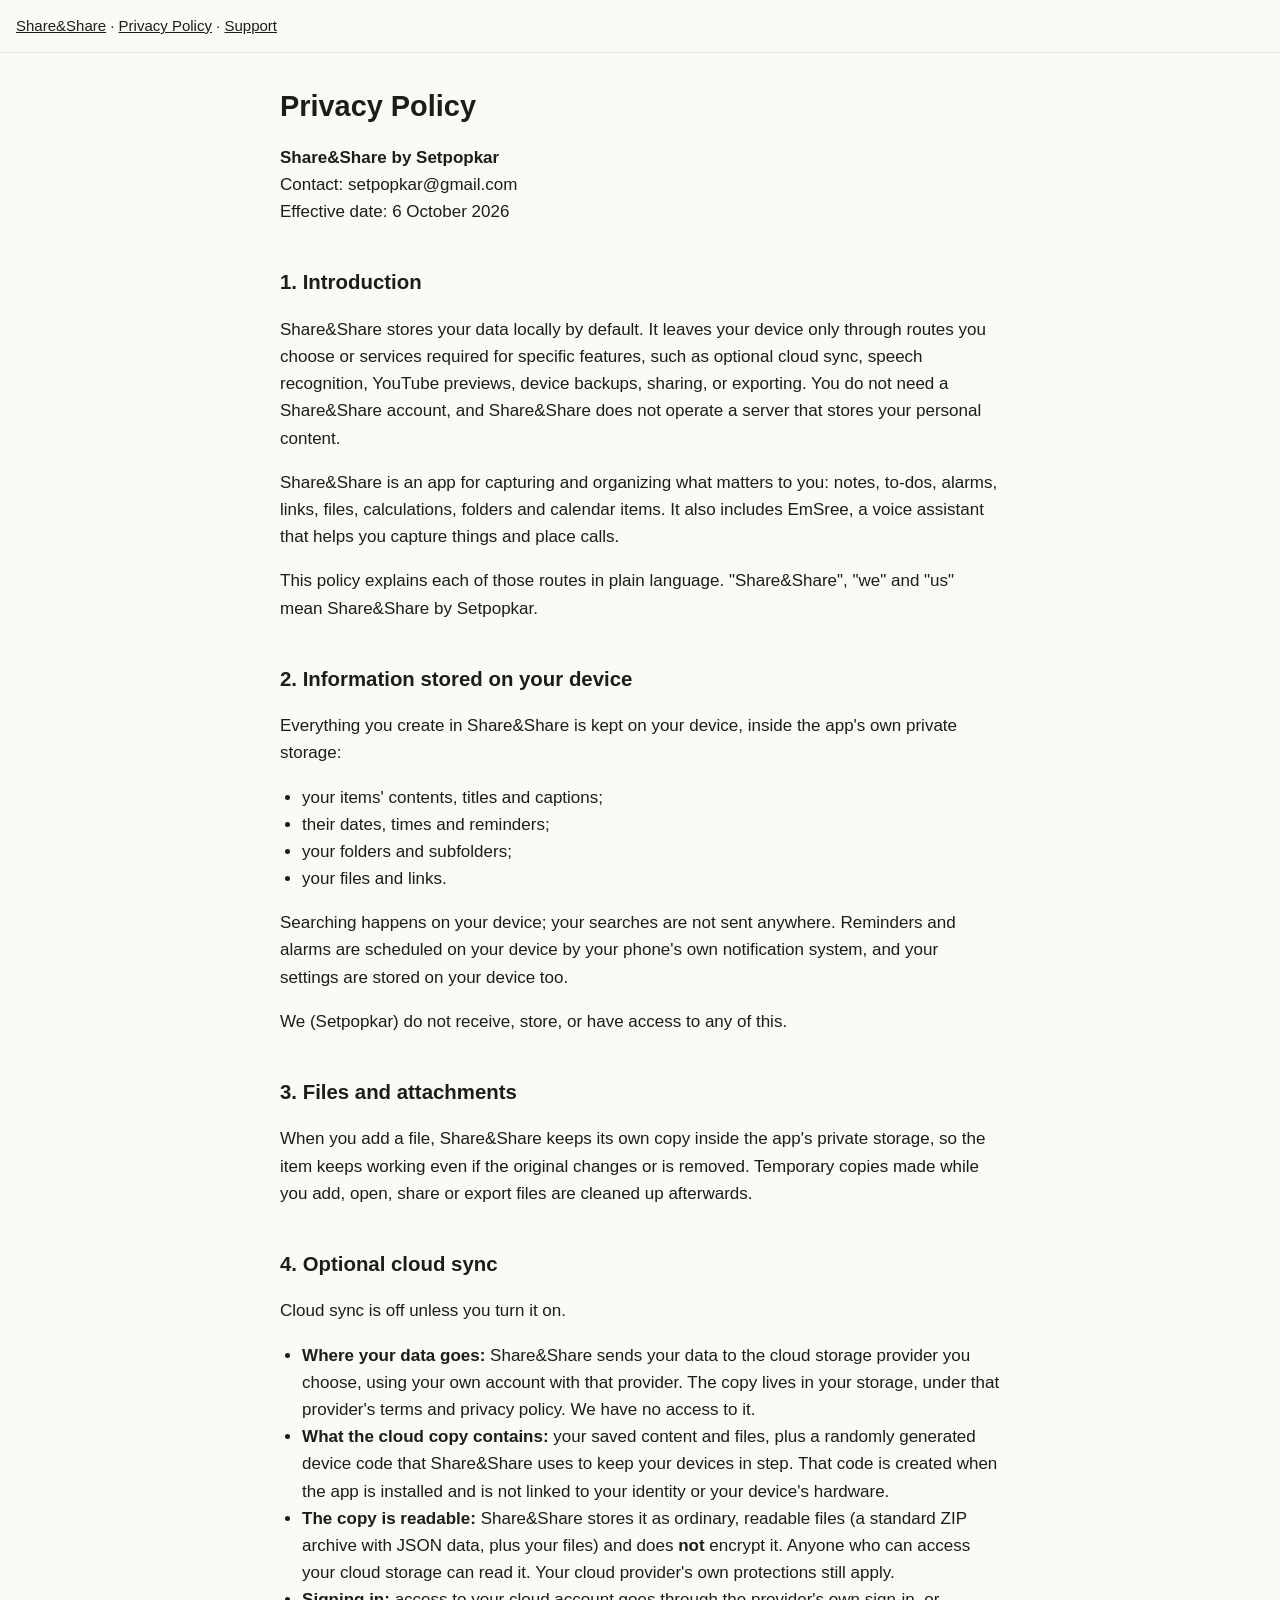
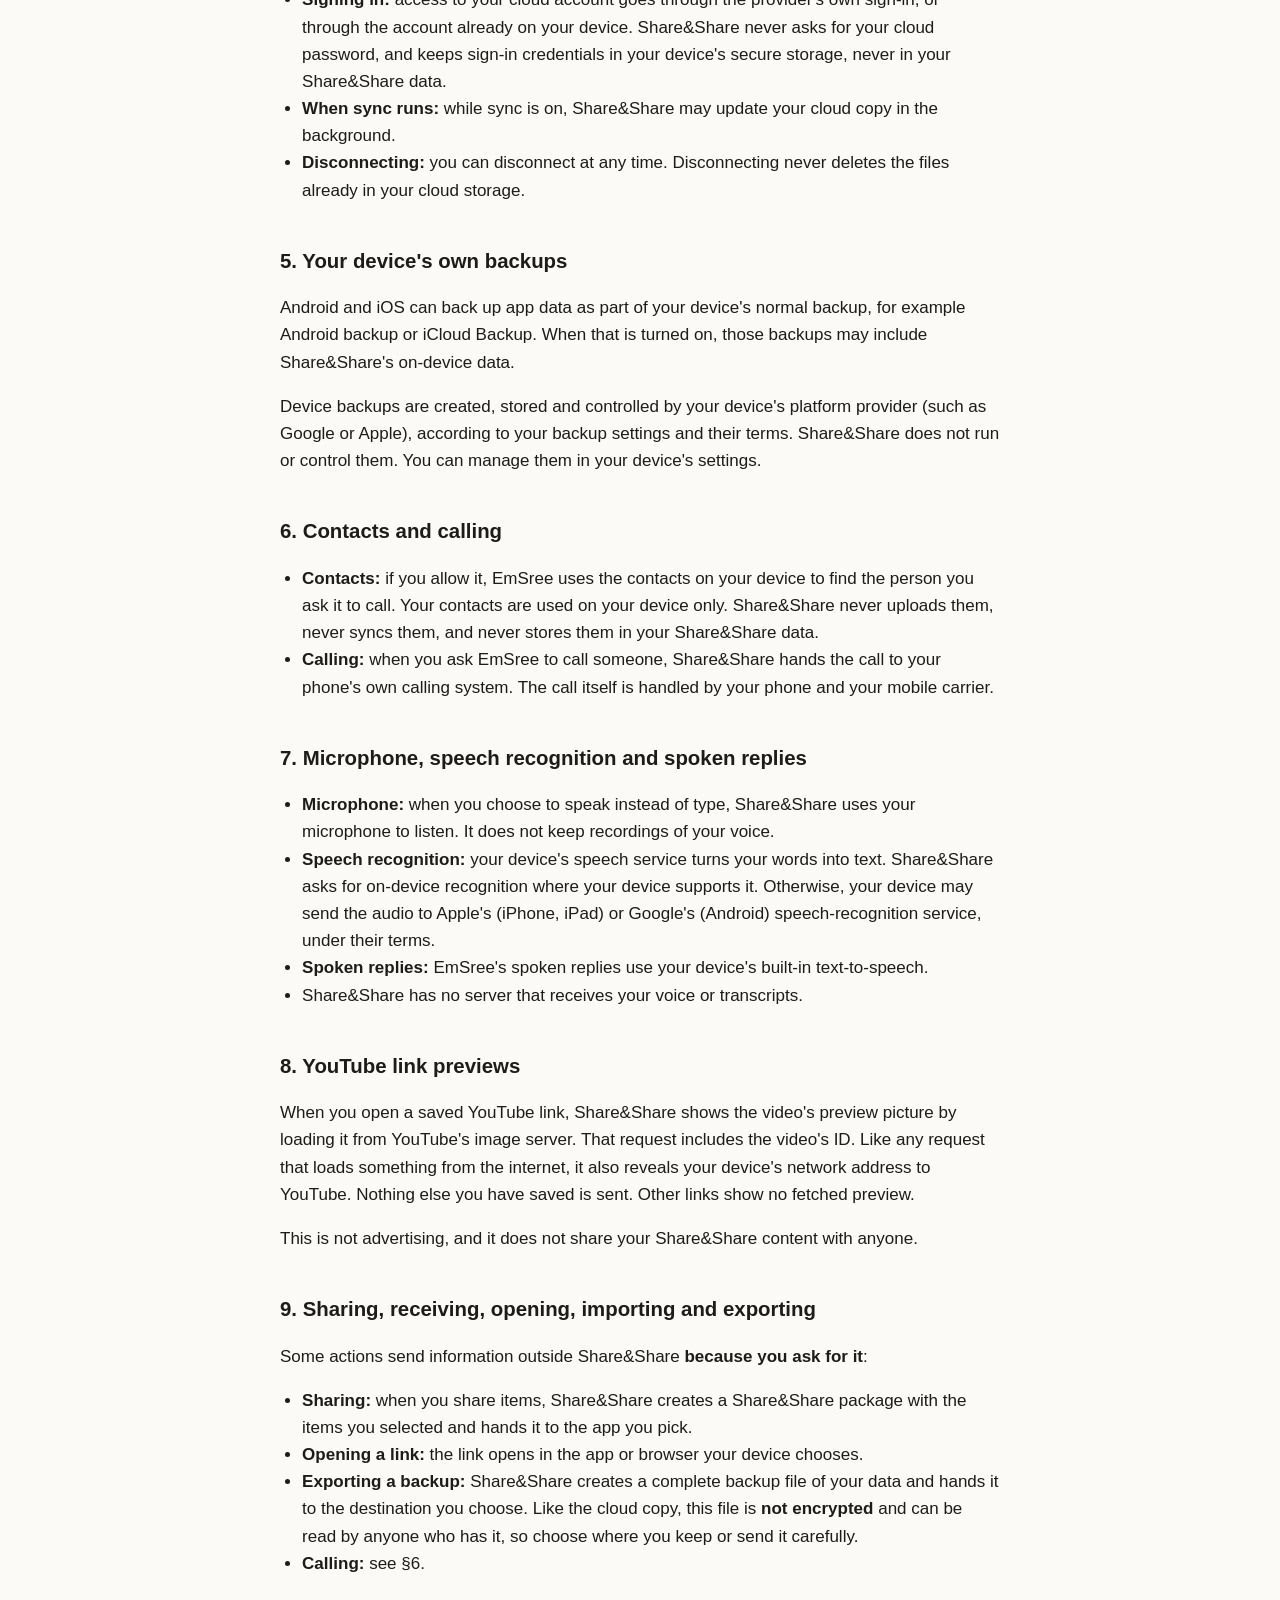
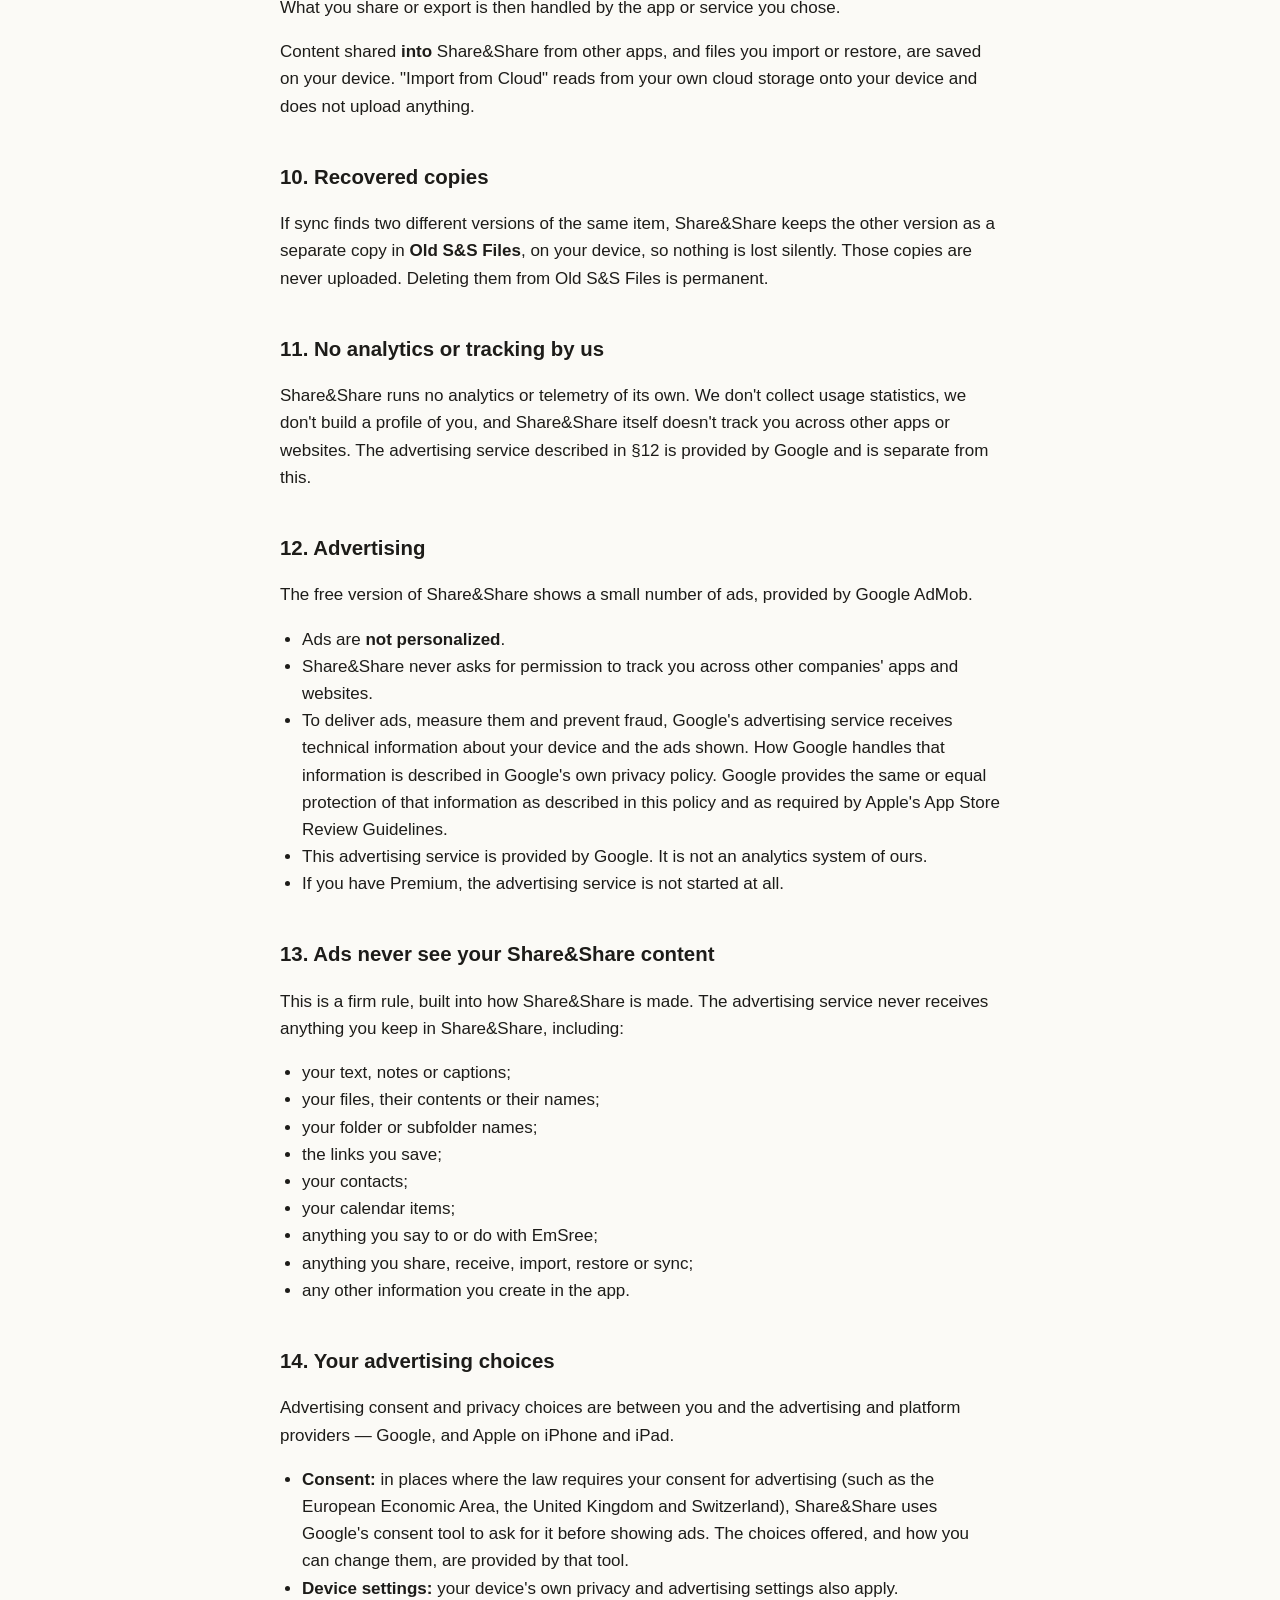
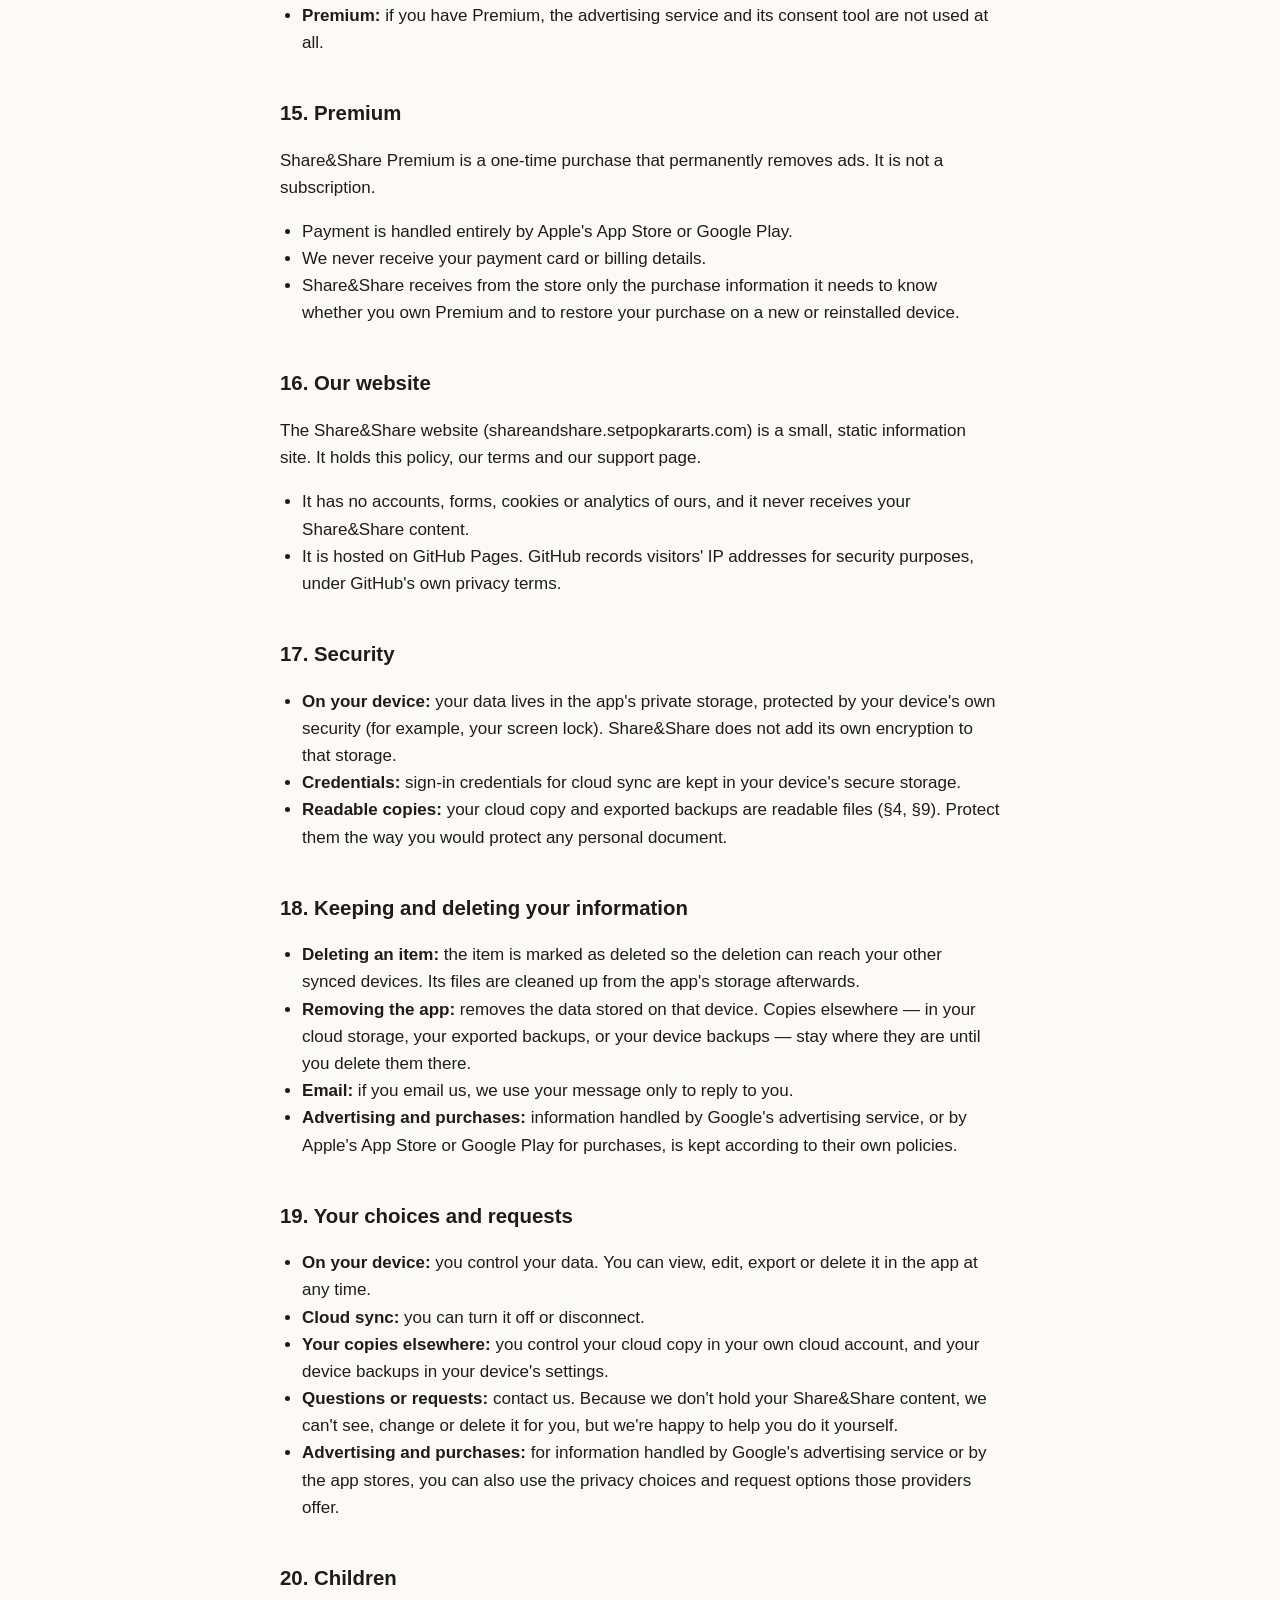
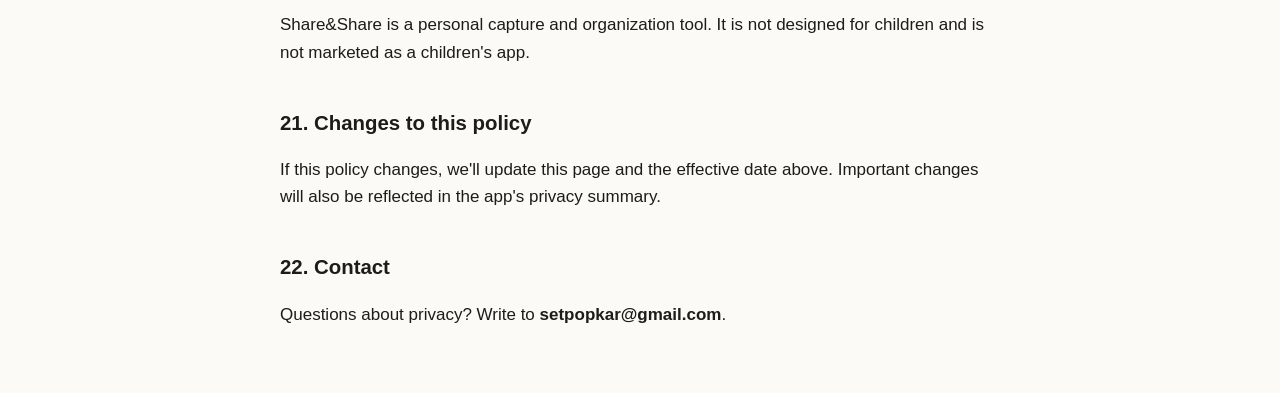
==== privacy.html @ bebac30e "Add files via upload" ====
<!doctype html>
<html lang="en">
<head>
<meta charset="utf-8">
<meta name="viewport" content="width=device-width, initial-scale=1">
<title>Privacy Policy — Share&amp;Share</title>
<link rel="stylesheet" href="/style.css">
</head>
<body>
<nav><a href="/">Share&amp;Share</a> · <a href="/privacy">Privacy Policy</a> · <a href="/support">Support</a></nav>
<main>
<h1>Privacy Policy</h1>
<p><strong>Share&amp;Share by Setpopkar</strong><br>Contact: setpopkar@gmail.com<br>Effective date: 6 October 2026</p>
<h2>1. Introduction</h2>
<p>Share&amp;Share stores your data locally by default. It leaves your device only through routes you choose or services required for specific features, such as optional cloud sync, speech recognition, YouTube previews, device backups, sharing, or exporting. You do not need a Share&amp;Share account, and Share&amp;Share does not operate a server that stores your personal content.</p>
<p>Share&amp;Share is an app for capturing and organizing what matters to you: notes, to-dos, alarms, links, files, calculations, folders and calendar items. It also includes EmSree, a voice assistant that helps you capture things and place calls.</p>
<p>This policy explains each of those routes in plain language. "Share&amp;Share", "we" and "us" mean Share&amp;Share by Setpopkar.</p>
<h2>2. Information stored on your device</h2>
<p>Everything you create in Share&amp;Share is kept on your device, inside the app's own private storage:</p>
<ul><li>your items' contents, titles and captions;</li><li>their dates, times and reminders;</li><li>your folders and subfolders;</li><li>your files and links.</li></ul>
<p>Searching happens on your device; your searches are not sent anywhere. Reminders and alarms are scheduled on your device by your phone's own notification system, and your settings are stored on your device too.</p>
<p>We (Setpopkar) do not receive, store, or have access to any of this.</p>
<h2>3. Files and attachments</h2>
<p>When you add a file, Share&amp;Share keeps its own copy inside the app's private storage, so the item keeps working even if the original changes or is removed. Temporary copies made while you add, open, share or export files are cleaned up afterwards.</p>
<h2>4. Optional cloud sync</h2>
<p>Cloud sync is off unless you turn it on.</p>
<ul><li><strong>Where your data goes:</strong> Share&amp;Share sends your data to the cloud storage provider you choose, using your own account with that provider. The copy lives in your storage, under that provider's terms and privacy policy. We have no access to it.</li><li><strong>What the cloud copy contains:</strong> your saved content and files, plus a randomly generated device code that Share&amp;Share uses to keep your devices in step. That code is created when the app is installed and is not linked to your identity or your device's hardware.</li><li><strong>The copy is readable:</strong> Share&amp;Share stores it as ordinary, readable files (a standard ZIP archive with JSON data, plus your files) and does <strong>not</strong> encrypt it. Anyone who can access your cloud storage can read it. Your cloud provider's own protections still apply.</li><li><strong>Signing in:</strong> access to your cloud account goes through the provider's own sign-in, or through the account already on your device. Share&amp;Share never asks for your cloud password, and keeps sign-in credentials in your device's secure storage, never in your Share&amp;Share data.</li><li><strong>When sync runs:</strong> while sync is on, Share&amp;Share may update your cloud copy in the background.</li><li><strong>Disconnecting:</strong> you can disconnect at any time. Disconnecting never deletes the files already in your cloud storage.</li></ul>
<h2>5. Your device's own backups</h2>
<p>Android and iOS can back up app data as part of your device's normal backup, for example Android backup or iCloud Backup. When that is turned on, those backups may include Share&amp;Share's on-device data.</p>
<p>Device backups are created, stored and controlled by your device's platform provider (such as Google or Apple), according to your backup settings and their terms. Share&amp;Share does not run or control them. You can manage them in your device's settings.</p>
<h2>6. Contacts and calling</h2>
<ul><li><strong>Contacts:</strong> if you allow it, EmSree uses the contacts on your device to find the person you ask it to call. Your contacts are used on your device only. Share&amp;Share never uploads them, never syncs them, and never stores them in your Share&amp;Share data.</li><li><strong>Calling:</strong> when you ask EmSree to call someone, Share&amp;Share hands the call to your phone's own calling system. The call itself is handled by your phone and your mobile carrier.</li></ul>
<h2>7. Microphone, speech recognition and spoken replies</h2>
<ul><li><strong>Microphone:</strong> when you choose to speak instead of type, Share&amp;Share uses your microphone to listen. It does not keep recordings of your voice.</li><li><strong>Speech recognition:</strong> your device's speech service turns your words into text. Share&amp;Share asks for on-device recognition where your device supports it. Otherwise, your device may send the audio to Apple's (iPhone, iPad) or Google's (Android) speech-recognition service, under their terms.</li><li><strong>Spoken replies:</strong> EmSree's spoken replies use your device's built-in text-to-speech.</li><li>Share&amp;Share has no server that receives your voice or transcripts.</li></ul>
<h2>8. YouTube link previews</h2>
<p>When you open a saved YouTube link, Share&amp;Share shows the video's preview picture by loading it from YouTube's image server. That request includes the video's ID. Like any request that loads something from the internet, it also reveals your device's network address to YouTube. Nothing else you have saved is sent. Other links show no fetched preview.</p>
<p>This is not advertising, and it does not share your Share&amp;Share content with anyone.</p>
<h2>9. Sharing, receiving, opening, importing and exporting</h2>
<p>Some actions send information outside Share&amp;Share <strong>because you ask for it</strong>:</p>
<ul><li><strong>Sharing:</strong> when you share items, Share&amp;Share creates a Share&amp;Share package with the items you selected and hands it to the app you pick.</li><li><strong>Opening a link:</strong> the link opens in the app or browser your device chooses.</li><li><strong>Exporting a backup:</strong> Share&amp;Share creates a complete backup file of your data and hands it to the destination you choose. Like the cloud copy, this file is <strong>not encrypted</strong> and can be read by anyone who has it, so choose where you keep or send it carefully.</li><li><strong>Calling:</strong> see §6.</li></ul>
<p>What you share or export is then handled by the app or service you chose.</p>
<p>Content shared <strong>into</strong> Share&amp;Share from other apps, and files you import or restore, are saved on your device. "Import from Cloud" reads from your own cloud storage onto your device and does not upload anything.</p>
<h2>10. Recovered copies</h2>
<p>If sync finds two different versions of the same item, Share&amp;Share keeps the other version as a separate copy in <strong>Old S&amp;S Files</strong>, on your device, so nothing is lost silently. Those copies are never uploaded. Deleting them from Old S&amp;S Files is permanent.</p>
<h2>11. No analytics or tracking by us</h2>
<p>Share&amp;Share runs no analytics or telemetry of its own. We don't collect usage statistics, we don't build a profile of you, and Share&amp;Share itself doesn't track you across other apps or websites. The advertising service described in §12 is provided by Google and is separate from this.</p>
<h2>12. Advertising</h2>
<p>The free version of Share&amp;Share shows a small number of ads, provided by Google AdMob.</p>
<ul><li>Ads are <strong>not personalized</strong>.</li><li>Share&amp;Share never asks for permission to track you across other companies' apps and websites.</li><li>To deliver ads, measure them and prevent fraud, Google's advertising service receives technical information about your device and the ads shown. How Google handles that information is described in Google's own privacy policy. Google provides the same or equal protection of that information as described in this policy and as required by Apple's App Store Review Guidelines.</li><li>This advertising service is provided by Google. It is not an analytics system of ours.</li><li>If you have Premium, the advertising service is not started at all.</li></ul>
<h2>13. Ads never see your Share&amp;Share content</h2>
<p>This is a firm rule, built into how Share&amp;Share is made. The advertising service never receives anything you keep in Share&amp;Share, including:</p>
<ul><li>your text, notes or captions;</li><li>your files, their contents or their names;</li><li>your folder or subfolder names;</li><li>the links you save;</li><li>your contacts;</li><li>your calendar items;</li><li>anything you say to or do with EmSree;</li><li>anything you share, receive, import, restore or sync;</li><li>any other information you create in the app.</li></ul>
<h2>14. Your advertising choices</h2>
<p>Advertising consent and privacy choices are between you and the advertising and platform providers — Google, and Apple on iPhone and iPad.</p>
<ul><li><strong>Consent:</strong> in places where the law requires your consent for advertising (such as the European Economic Area, the United Kingdom and Switzerland), Share&amp;Share uses Google's consent tool to ask for it before showing ads. The choices offered, and how you can change them, are provided by that tool.</li><li><strong>Device settings:</strong> your device's own privacy and advertising settings also apply.</li><li><strong>Premium:</strong> if you have Premium, the advertising service and its consent tool are not used at all.</li></ul>
<h2>15. Premium</h2>
<p>Share&amp;Share Premium is a one-time purchase that permanently removes ads. It is not a subscription.</p>
<ul><li>Payment is handled entirely by Apple's App Store or Google Play.</li><li>We never receive your payment card or billing details.</li><li>Share&amp;Share receives from the store only the purchase information it needs to know whether you own Premium and to restore your purchase on a new or reinstalled device.</li></ul>
<h2>16. Our website</h2>
<p>The Share&amp;Share website (shareandshare.setpopkararts.com) is a small, static information site. It holds this policy, our terms and our support page.</p>
<ul><li>It has no accounts, forms, cookies or analytics of ours, and it never receives your Share&amp;Share content.</li><li>It is hosted on GitHub Pages. GitHub records visitors' IP addresses for security purposes, under GitHub's own privacy terms.</li></ul>
<h2>17. Security</h2>
<ul><li><strong>On your device:</strong> your data lives in the app's private storage, protected by your device's own security (for example, your screen lock). Share&amp;Share does not add its own encryption to that storage.</li><li><strong>Credentials:</strong> sign-in credentials for cloud sync are kept in your device's secure storage.</li><li><strong>Readable copies:</strong> your cloud copy and exported backups are readable files (§4, §9). Protect them the way you would protect any personal document.</li></ul>
<h2>18. Keeping and deleting your information</h2>
<ul><li><strong>Deleting an item:</strong> the item is marked as deleted so the deletion can reach your other synced devices. Its files are cleaned up from the app's storage afterwards.</li><li><strong>Removing the app:</strong> removes the data stored on that device. Copies elsewhere — in your cloud storage, your exported backups, or your device backups — stay where they are until you delete them there.</li><li><strong>Email:</strong> if you email us, we use your message only to reply to you.</li><li><strong>Advertising and purchases:</strong> information handled by Google's advertising service, or by Apple's App Store or Google Play for purchases, is kept according to their own policies.</li></ul>
<h2>19. Your choices and requests</h2>
<ul><li><strong>On your device:</strong> you control your data. You can view, edit, export or delete it in the app at any time.</li><li><strong>Cloud sync:</strong> you can turn it off or disconnect.</li><li><strong>Your copies elsewhere:</strong> you control your cloud copy in your own cloud account, and your device backups in your device's settings.</li><li><strong>Questions or requests:</strong> contact us. Because we don't hold your Share&amp;Share content, we can't see, change or delete it for you, but we're happy to help you do it yourself.</li><li><strong>Advertising and purchases:</strong> for information handled by Google's advertising service or by the app stores, you can also use the privacy choices and request options those providers offer.</li></ul>
<h2>20. Children</h2>
<p>Share&amp;Share is a personal capture and organization tool. It is not designed for children and is not marketed as a children's app.</p>
<h2>21. Changes to this policy</h2>
<p>If this policy changes, we'll update this page and the effective date above. Important changes will also be reflected in the app's privacy summary.</p>
<h2>22. Contact</h2>
<p>Questions about privacy? Write to <strong>setpopkar@gmail.com</strong>.</p>
</main>
</body>
</html>
---- style.css ----
:root { color-scheme: light dark; }
body { margin: 0; font: 17px/1.6 -apple-system, BlinkMacSystemFont, "Segoe UI", Roboto, sans-serif; background: #fbfaf6; color: #1d1c19; }
nav { padding: 14px 16px; border-bottom: 1px solid #e4e3dd; font-size: 15px; }
nav a { color: inherit; }
main { max-width: 720px; margin: 0 auto; padding: 16px 16px 48px; }
h1 { font-size: 1.7em; line-height: 1.25; }
h2 { font-size: 1.2em; margin-top: 2em; }
a { color: #7a5600; }
ul { padding-left: 1.3em; }
@media (prefers-color-scheme: dark) {
  body { background: #161512; color: #ecebe6; }
  nav { border-color: #33322d; }
  a { color: #f1c35a; }
}
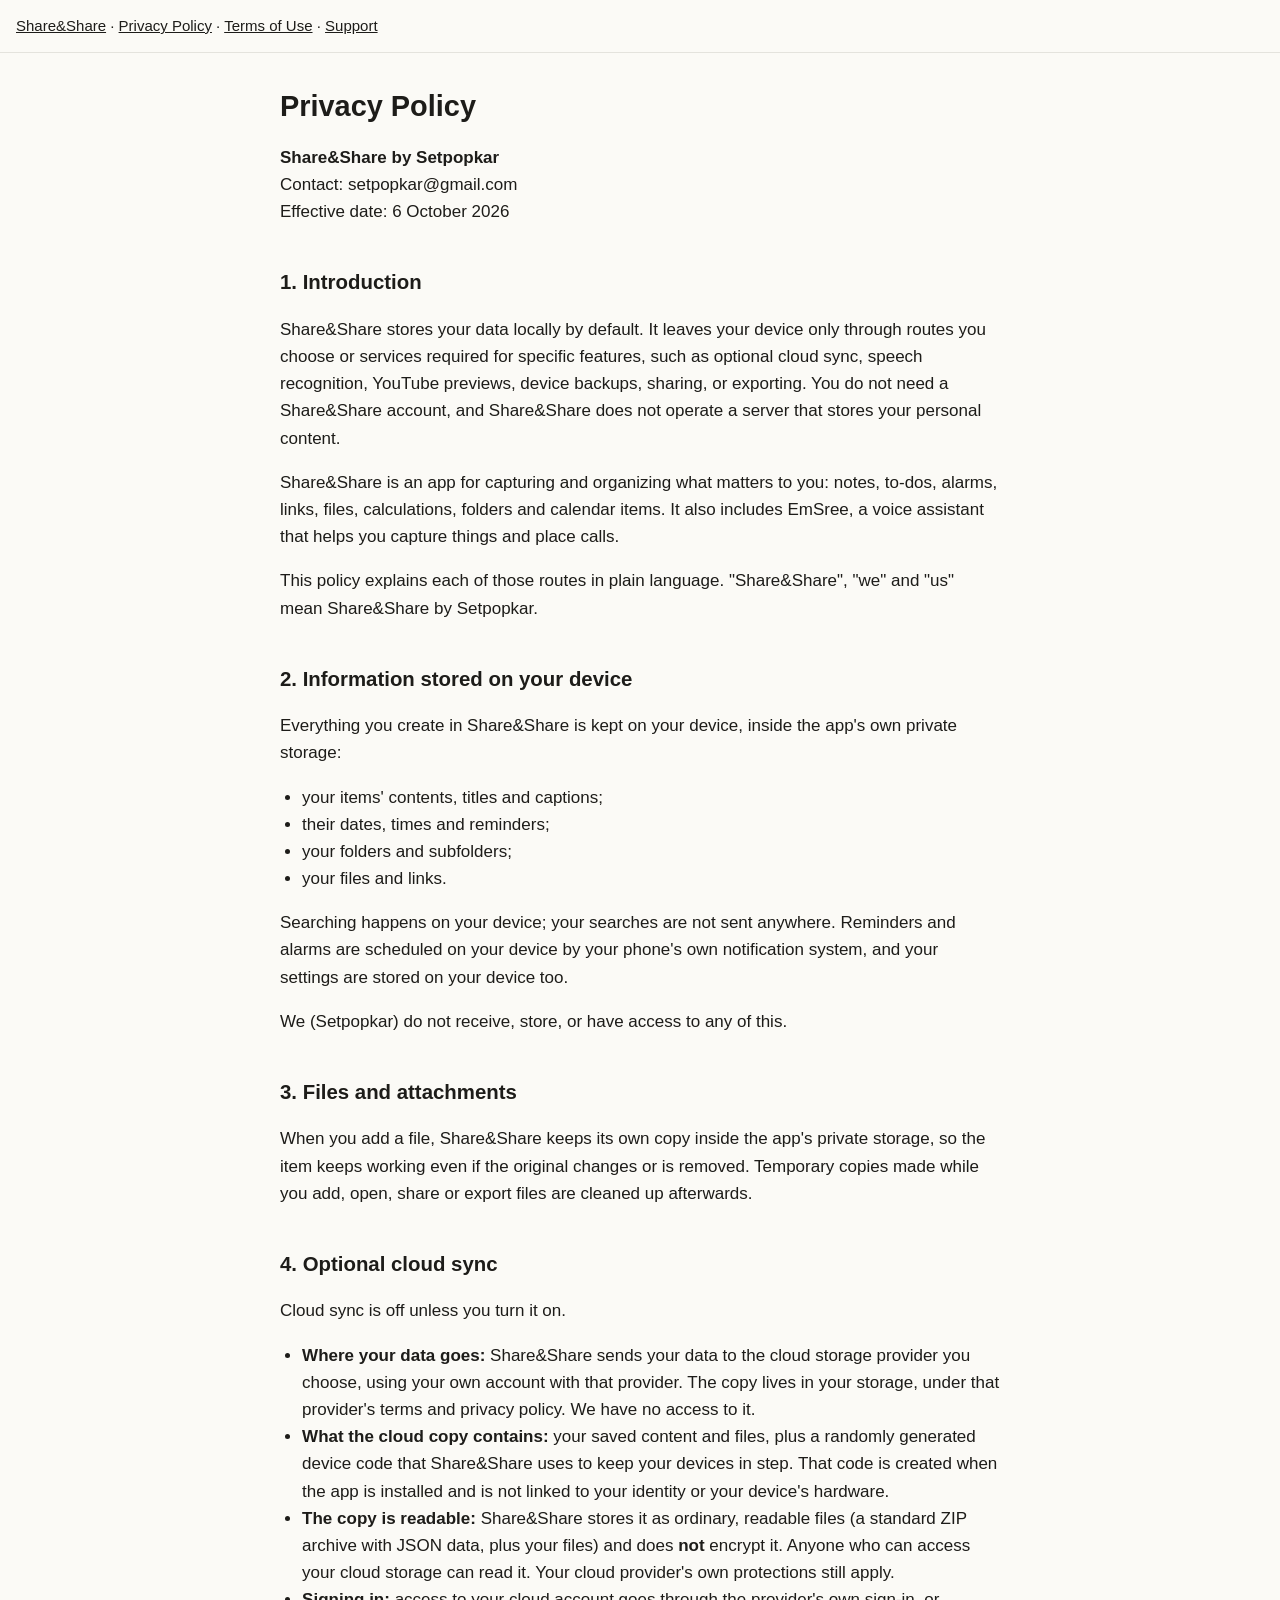
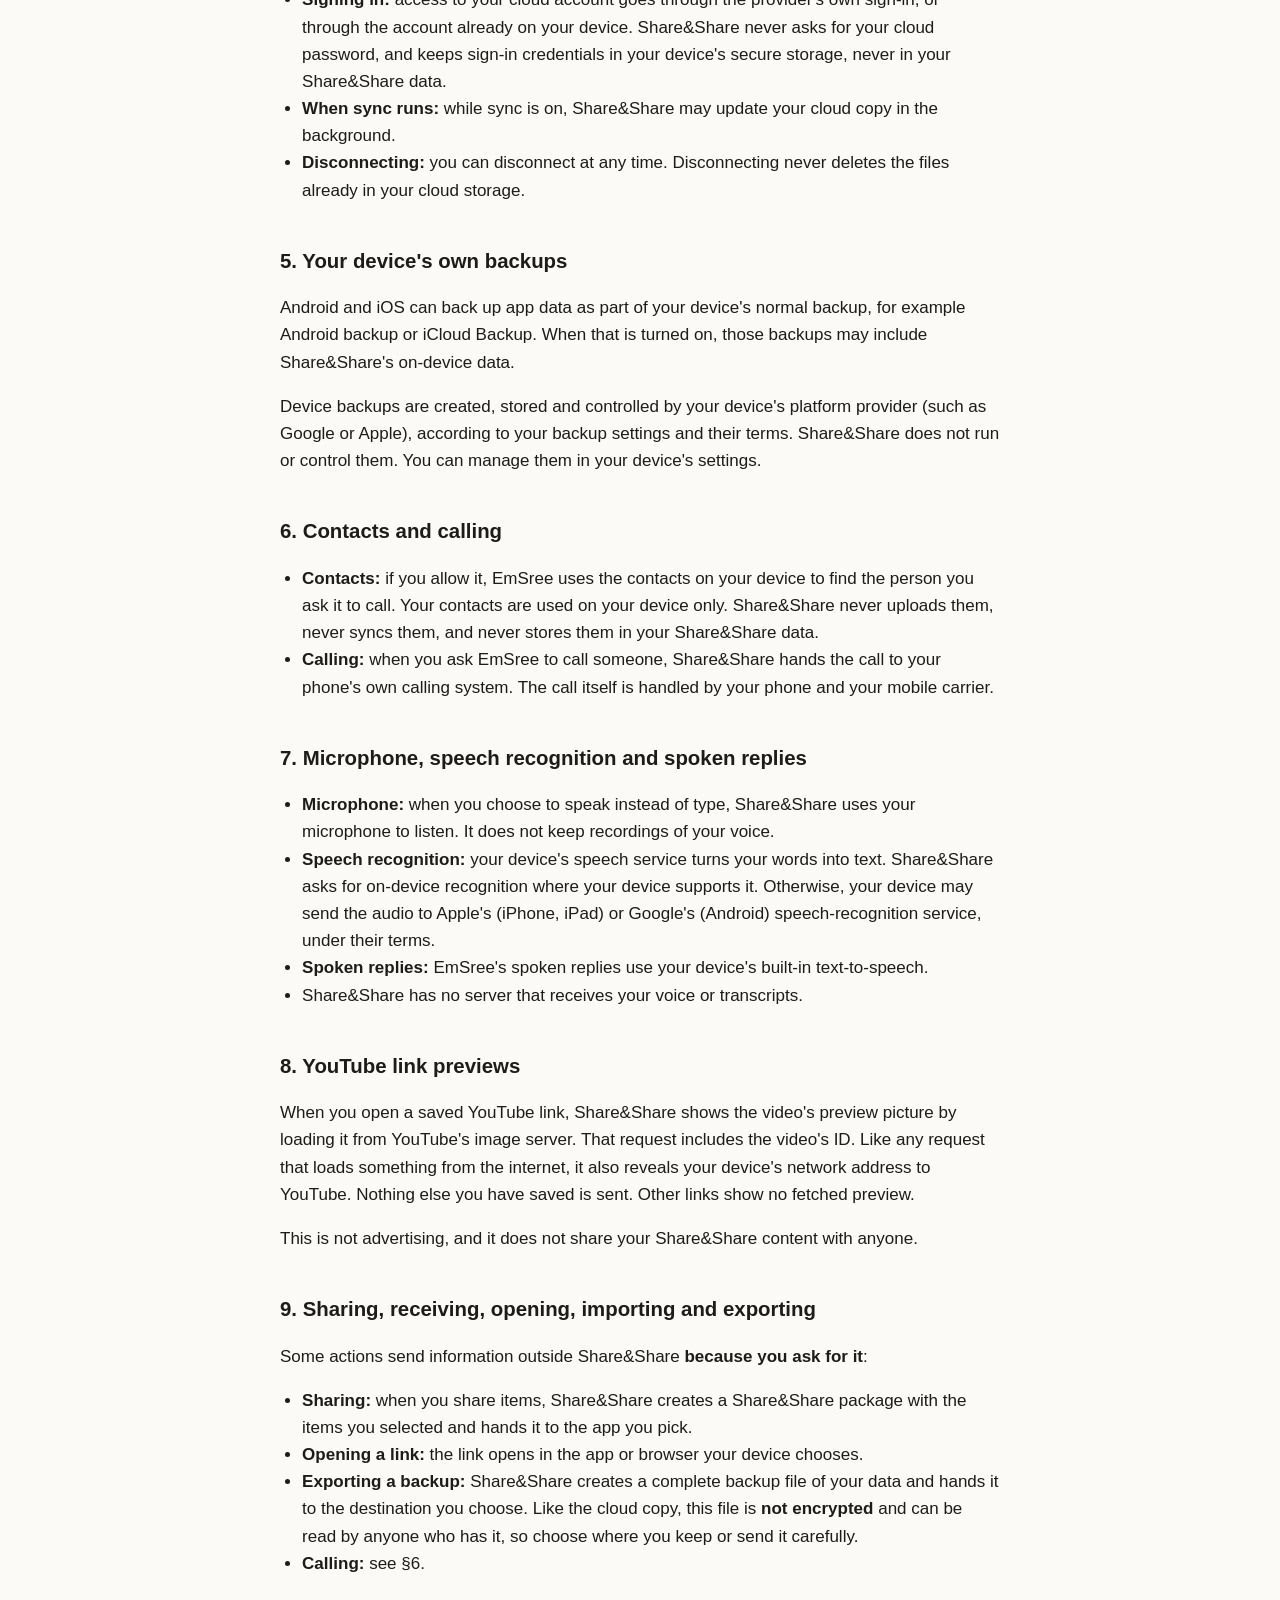
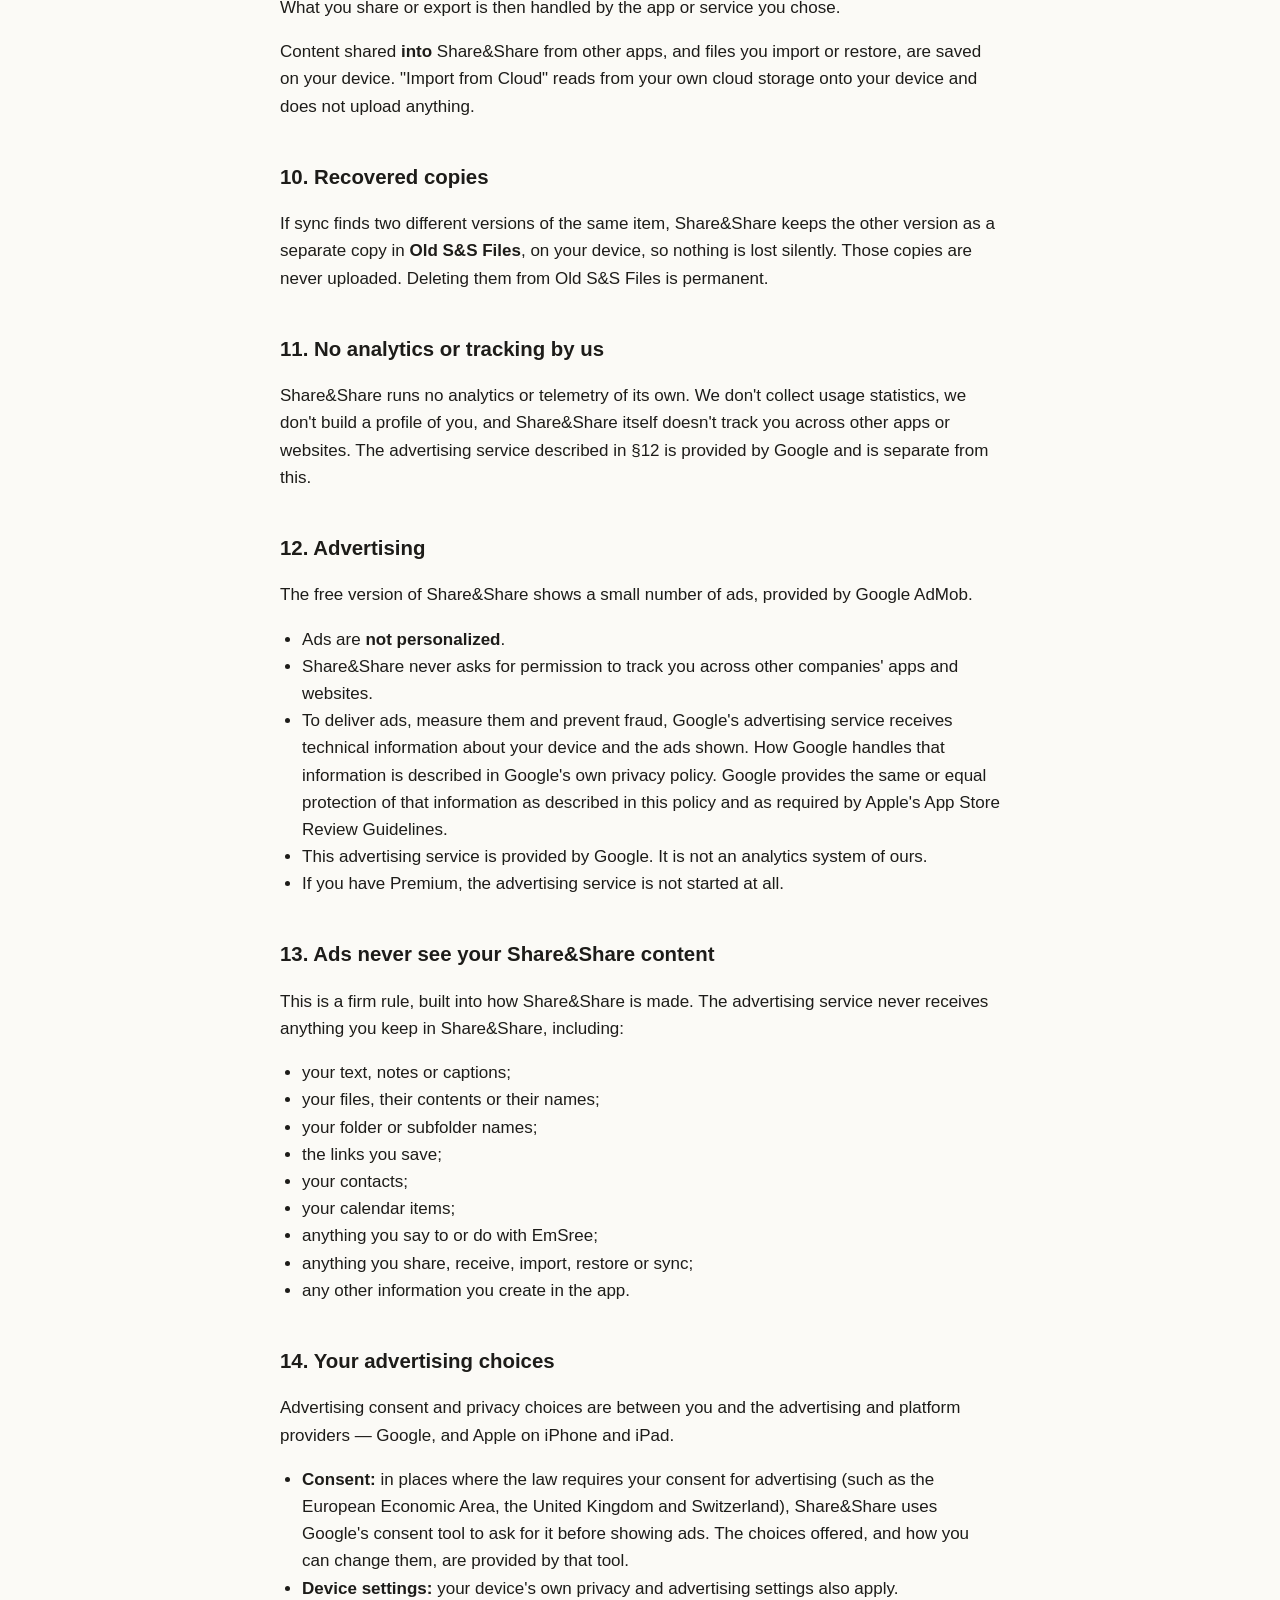
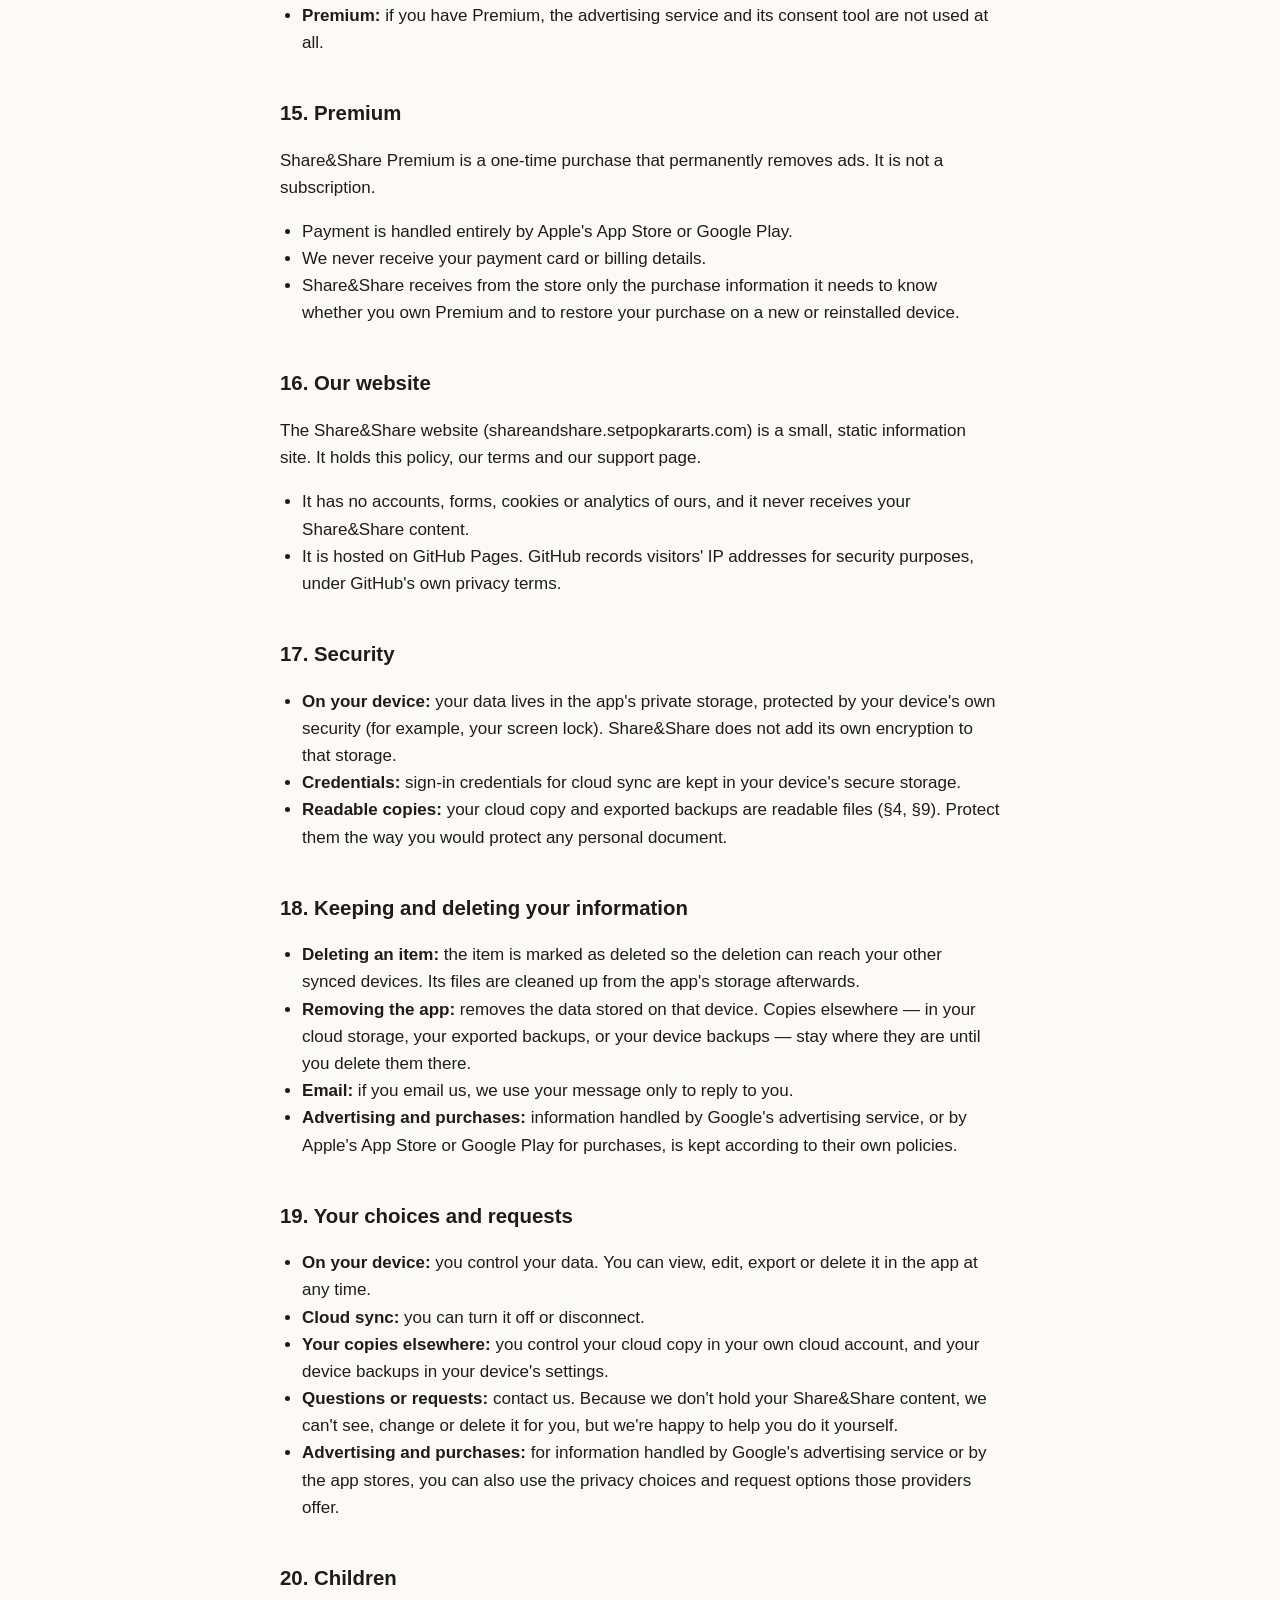
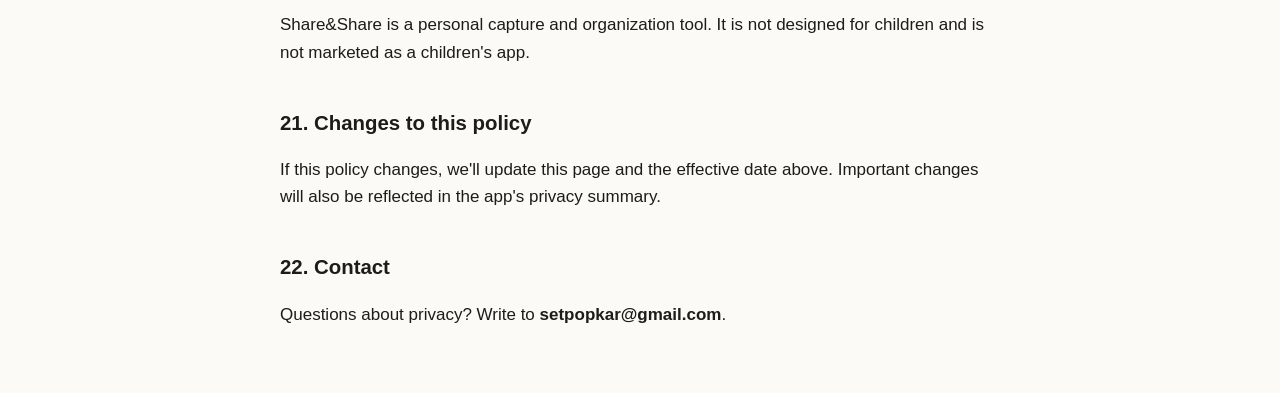
==== commit 8b933f06: "Publish Terms of Use at /terms and add Terms to site navigation Co-Authored-By: Claude Opus 5.5 <nor" ====
--- a/privacy.html
+++ b/privacy.html
@@ -7,7 +7,7 @@
 <link rel="stylesheet" href="/style.css">
 </head>
 <body>
-<nav><a href="/">Share&amp;Share</a> · <a href="/privacy">Privacy Policy</a> · <a href="/support">Support</a></nav>
+<nav><a href="/">Share&amp;Share</a> · <a href="/privacy">Privacy Policy</a> · <a href="/terms">Terms of Use</a> · <a href="/support">Support</a></nav>
 <main>
 <h1>Privacy Policy</h1>
 <p><strong>Share&amp;Share by Setpopkar</strong><br>Contact: setpopkar@gmail.com<br>Effective date: 6 October 2026</p>
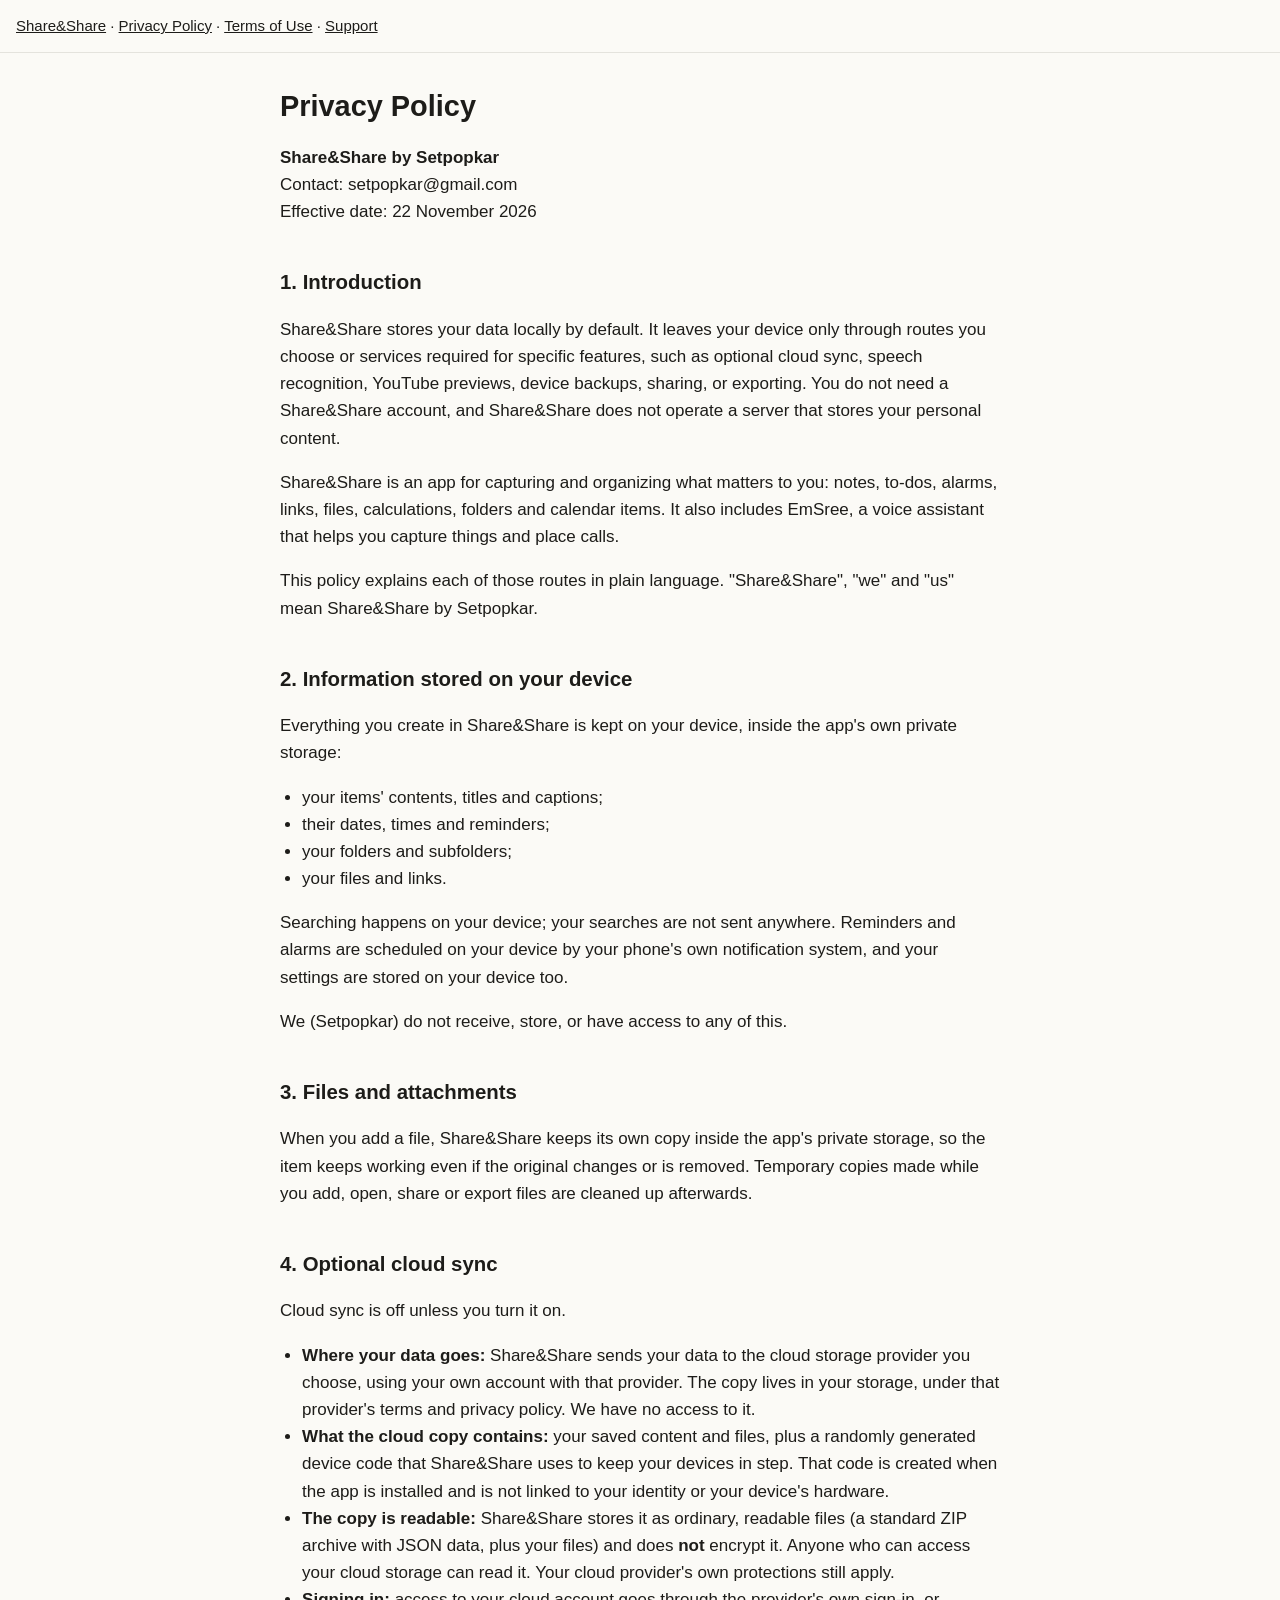
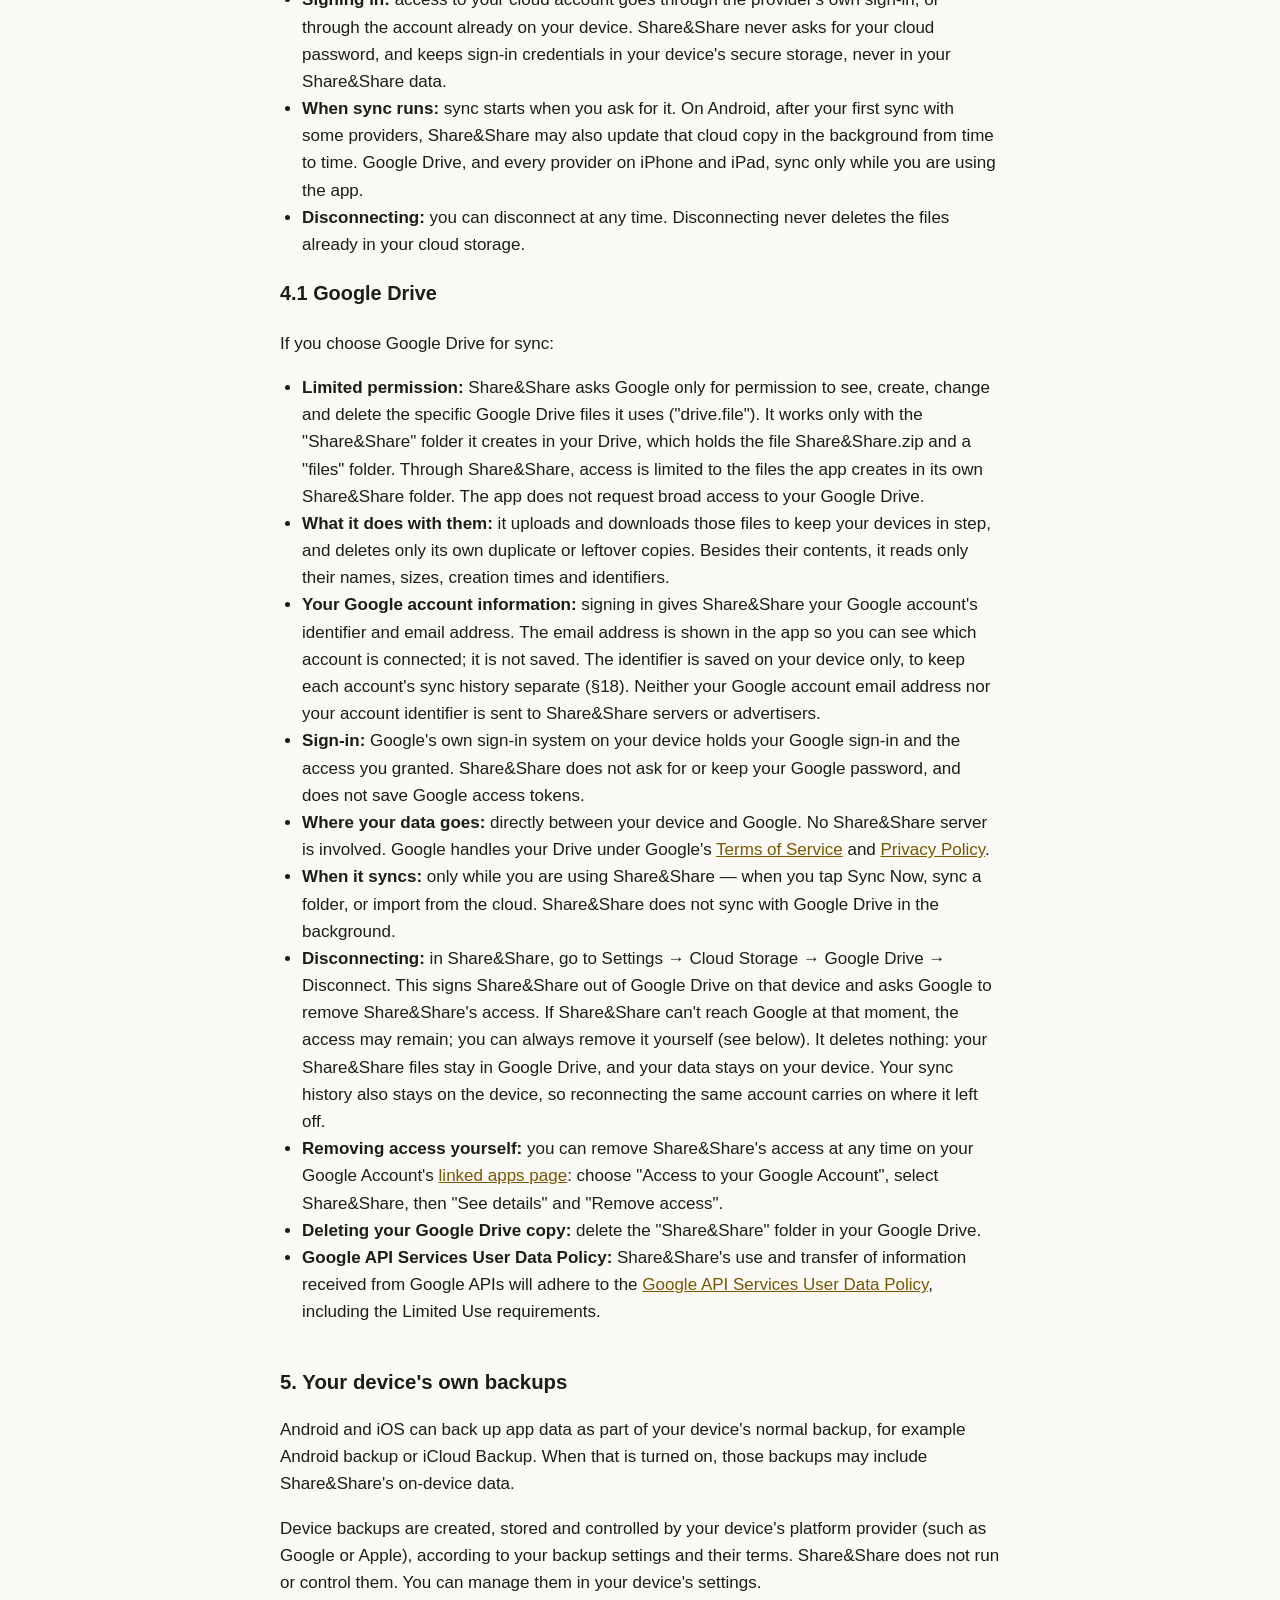
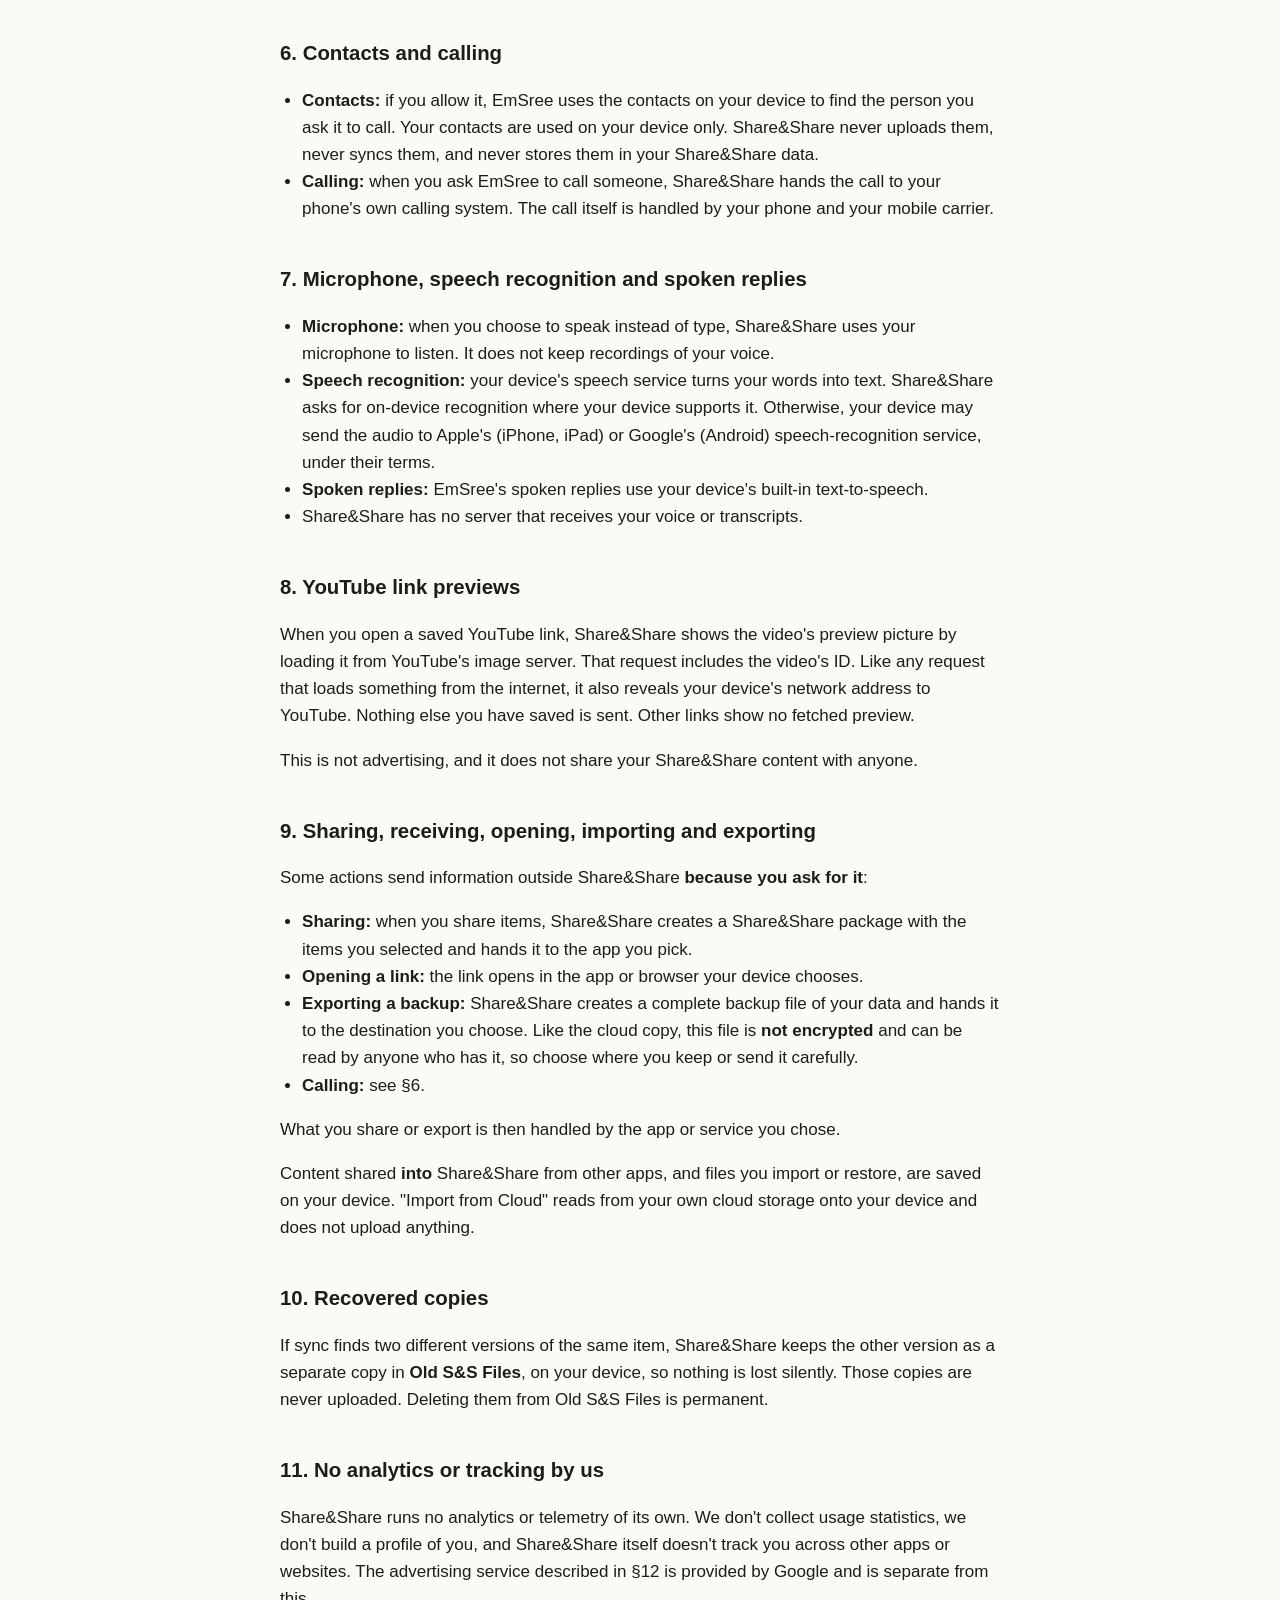
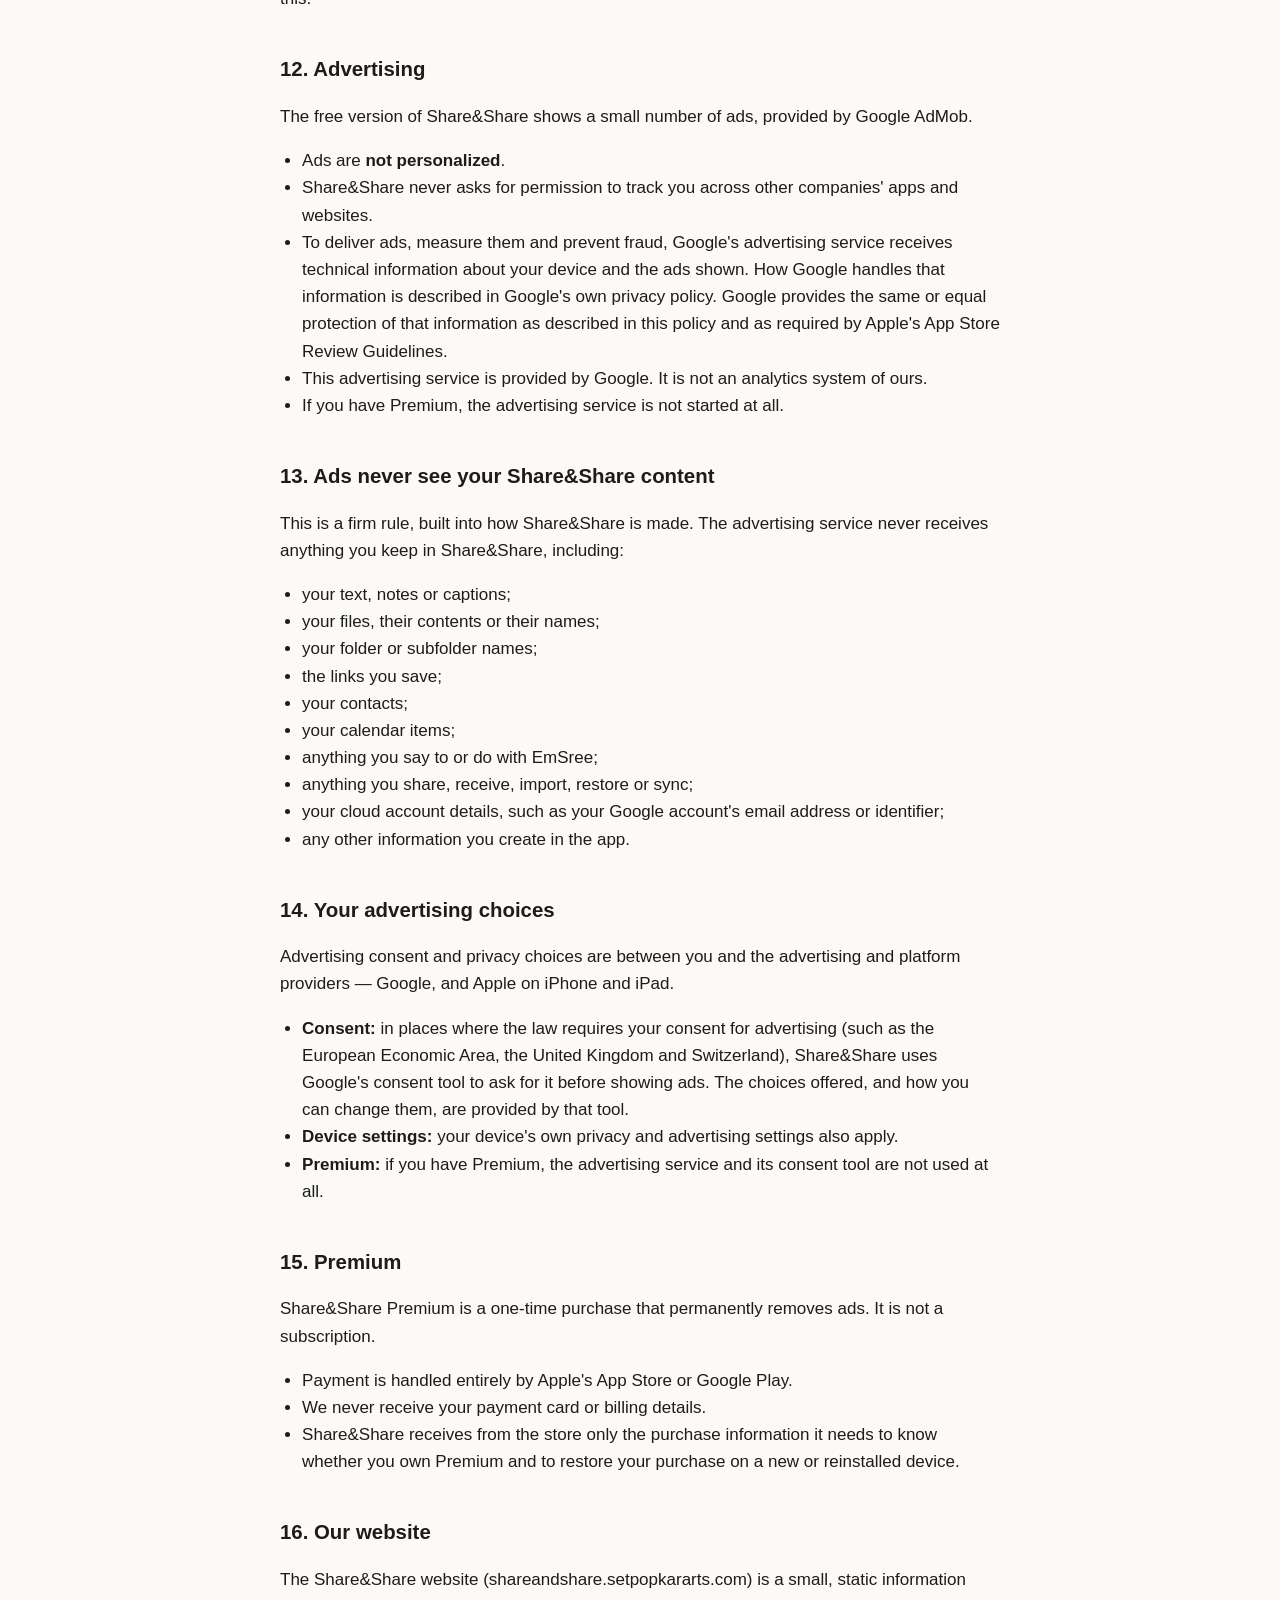
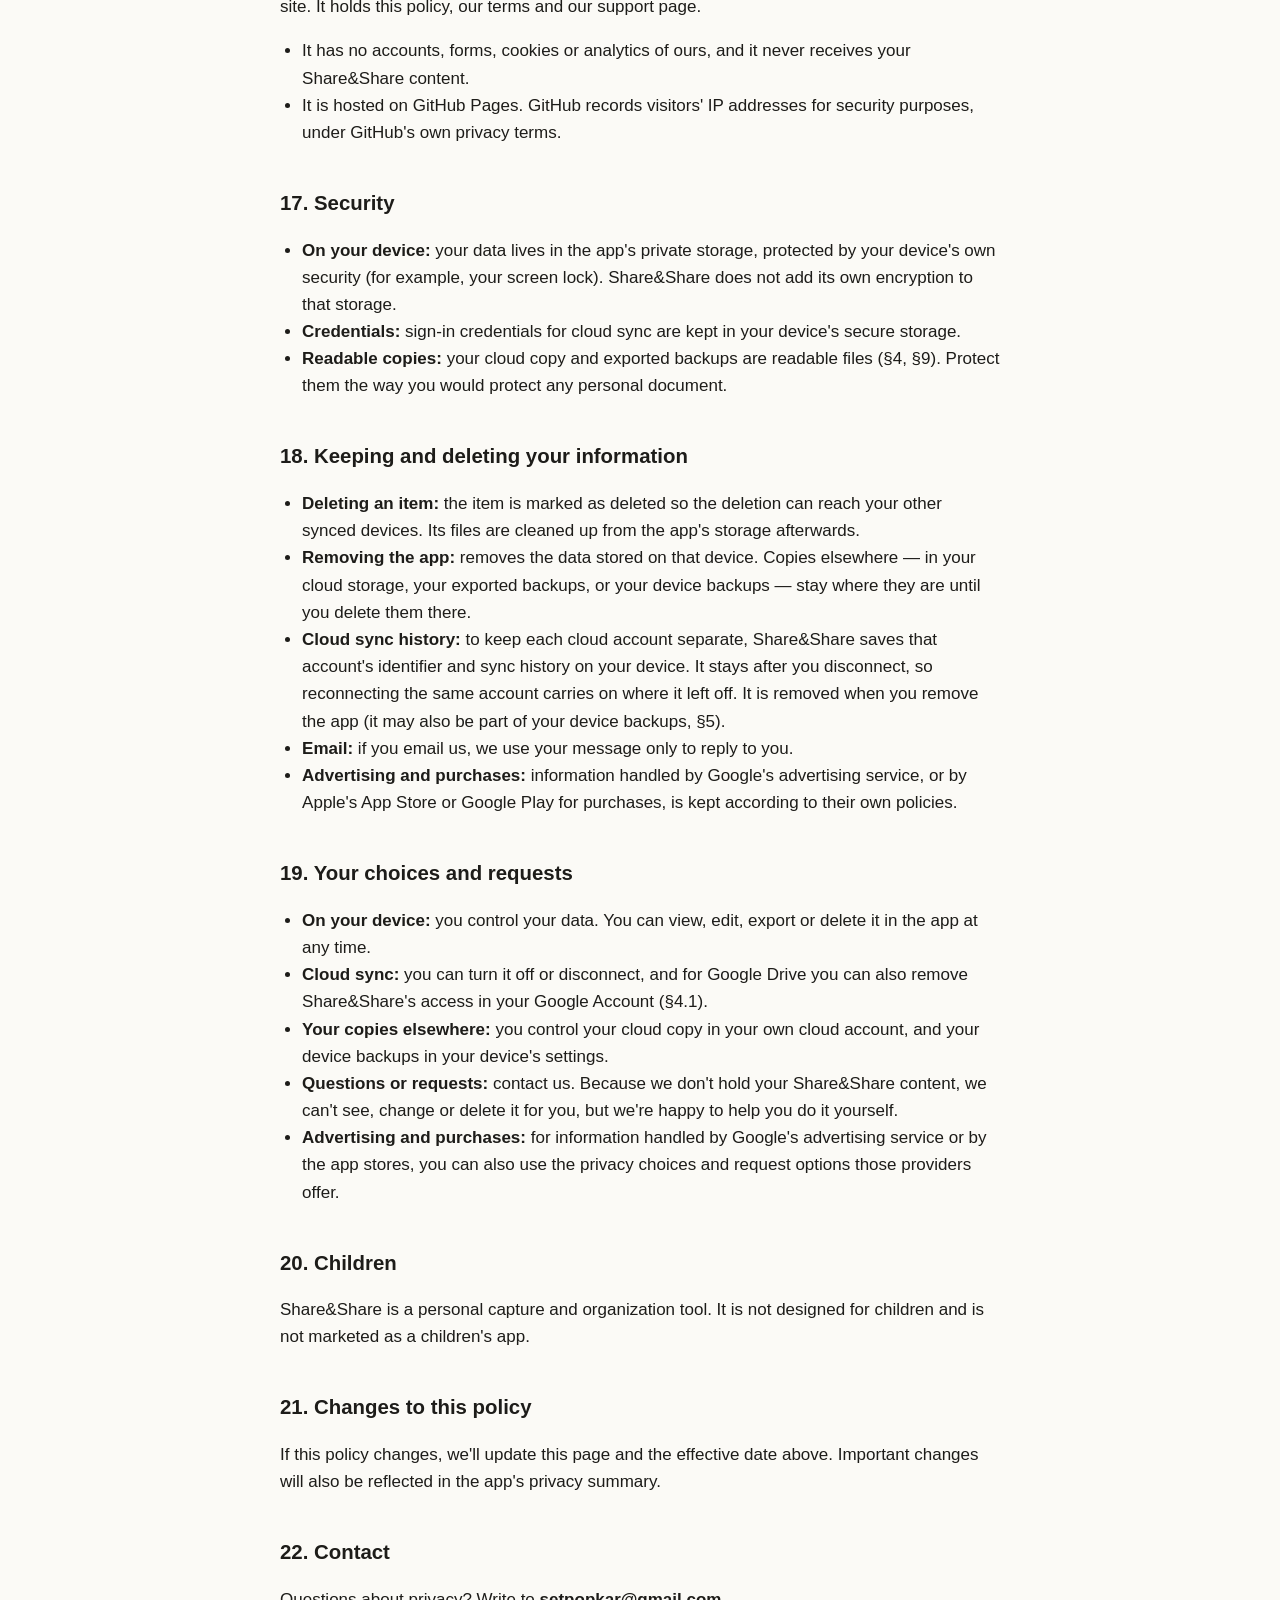
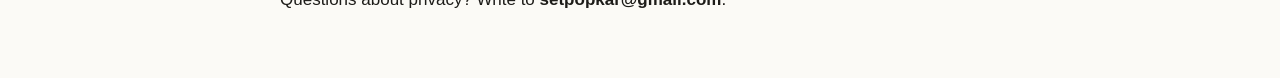
==== commit 72385f7e: "Publish updated Share&Share homepage and privacy policy Homepage: add the approved Share&Share descr" ====
--- a/privacy.html
+++ b/privacy.html
@@ -10,7 +10,7 @@
 <nav><a href="/">Share&amp;Share</a> · <a href="/privacy">Privacy Policy</a> · <a href="/terms">Terms of Use</a> · <a href="/support">Support</a></nav>
 <main>
 <h1>Privacy Policy</h1>
-<p><strong>Share&amp;Share by Setpopkar</strong><br>Contact: setpopkar@gmail.com<br>Effective date: 6 October 2026</p>
+<p><strong>Share&amp;Share by Setpopkar</strong><br>Contact: setpopkar@gmail.com<br>Effective date: 22 November 2026</p>
 <h2>1. Introduction</h2>
 <p>Share&amp;Share stores your data locally by default. It leaves your device only through routes you choose or services required for specific features, such as optional cloud sync, speech recognition, YouTube previews, device backups, sharing, or exporting. You do not need a Share&amp;Share account, and Share&amp;Share does not operate a server that stores your personal content.</p>
 <p>Share&amp;Share is an app for capturing and organizing what matters to you: notes, to-dos, alarms, links, files, calculations, folders and calendar items. It also includes EmSree, a voice assistant that helps you capture things and place calls.</p>
@@ -24,7 +24,10 @@
 <p>When you add a file, Share&amp;Share keeps its own copy inside the app's private storage, so the item keeps working even if the original changes or is removed. Temporary copies made while you add, open, share or export files are cleaned up afterwards.</p>
 <h2>4. Optional cloud sync</h2>
 <p>Cloud sync is off unless you turn it on.</p>
-<ul><li><strong>Where your data goes:</strong> Share&amp;Share sends your data to the cloud storage provider you choose, using your own account with that provider. The copy lives in your storage, under that provider's terms and privacy policy. We have no access to it.</li><li><strong>What the cloud copy contains:</strong> your saved content and files, plus a randomly generated device code that Share&amp;Share uses to keep your devices in step. That code is created when the app is installed and is not linked to your identity or your device's hardware.</li><li><strong>The copy is readable:</strong> Share&amp;Share stores it as ordinary, readable files (a standard ZIP archive with JSON data, plus your files) and does <strong>not</strong> encrypt it. Anyone who can access your cloud storage can read it. Your cloud provider's own protections still apply.</li><li><strong>Signing in:</strong> access to your cloud account goes through the provider's own sign-in, or through the account already on your device. Share&amp;Share never asks for your cloud password, and keeps sign-in credentials in your device's secure storage, never in your Share&amp;Share data.</li><li><strong>When sync runs:</strong> while sync is on, Share&amp;Share may update your cloud copy in the background.</li><li><strong>Disconnecting:</strong> you can disconnect at any time. Disconnecting never deletes the files already in your cloud storage.</li></ul>
+<ul><li><strong>Where your data goes:</strong> Share&amp;Share sends your data to the cloud storage provider you choose, using your own account with that provider. The copy lives in your storage, under that provider's terms and privacy policy. We have no access to it.</li><li><strong>What the cloud copy contains:</strong> your saved content and files, plus a randomly generated device code that Share&amp;Share uses to keep your devices in step. That code is created when the app is installed and is not linked to your identity or your device's hardware.</li><li><strong>The copy is readable:</strong> Share&amp;Share stores it as ordinary, readable files (a standard ZIP archive with JSON data, plus your files) and does <strong>not</strong> encrypt it. Anyone who can access your cloud storage can read it. Your cloud provider's own protections still apply.</li><li><strong>Signing in:</strong> access to your cloud account goes through the provider's own sign-in, or through the account already on your device. Share&amp;Share never asks for your cloud password, and keeps sign-in credentials in your device's secure storage, never in your Share&amp;Share data.</li><li><strong>When sync runs:</strong> sync starts when you ask for it. On Android, after your first sync with some providers, Share&amp;Share may also update that cloud copy in the background from time to time. Google Drive, and every provider on iPhone and iPad, sync only while you are using the app.</li><li><strong>Disconnecting:</strong> you can disconnect at any time. Disconnecting never deletes the files already in your cloud storage.</li></ul>
+<h3>4.1 Google Drive</h3>
+<p>If you choose Google Drive for sync:</p>
+<ul><li><strong>Limited permission:</strong> Share&amp;Share asks Google only for permission to see, create, change and delete the specific Google Drive files it uses ("drive.file"). It works only with the "Share&amp;Share" folder it creates in your Drive, which holds the file Share&amp;Share.zip and a "files" folder. Through Share&amp;Share, access is limited to the files the app creates in its own Share&amp;Share folder. The app does not request broad access to your Google Drive.</li><li><strong>What it does with them:</strong> it uploads and downloads those files to keep your devices in step, and deletes only its own duplicate or leftover copies. Besides their contents, it reads only their names, sizes, creation times and identifiers.</li><li><strong>Your Google account information:</strong> signing in gives Share&amp;Share your Google account's identifier and email address. The email address is shown in the app so you can see which account is connected; it is not saved. The identifier is saved on your device only, to keep each account's sync history separate (§18). Neither your Google account email address nor your account identifier is sent to Share&amp;Share servers or advertisers.</li><li><strong>Sign-in:</strong> Google's own sign-in system on your device holds your Google sign-in and the access you granted. Share&amp;Share does not ask for or keep your Google password, and does not save Google access tokens.</li><li><strong>Where your data goes:</strong> directly between your device and Google. No Share&amp;Share server is involved. Google handles your Drive under Google's <a href="https://policies.google.com/terms">Terms of Service</a> and <a href="https://policies.google.com/privacy">Privacy Policy</a>.</li><li><strong>When it syncs:</strong> only while you are using Share&amp;Share — when you tap Sync Now, sync a folder, or import from the cloud. Share&amp;Share does not sync with Google Drive in the background.</li><li><strong>Disconnecting:</strong> in Share&amp;Share, go to Settings → Cloud Storage → Google Drive → Disconnect. This signs Share&amp;Share out of Google Drive on that device and asks Google to remove Share&amp;Share's access. If Share&amp;Share can't reach Google at that moment, the access may remain; you can always remove it yourself (see below). It deletes nothing: your Share&amp;Share files stay in Google Drive, and your data stays on your device. Your sync history also stays on the device, so reconnecting the same account carries on where it left off.</li><li><strong>Removing access yourself:</strong> you can remove Share&amp;Share's access at any time on your Google Account's <a href="https://myaccount.google.com/linkedapps">linked apps page</a>: choose "Access to your Google Account", select Share&amp;Share, then "See details" and "Remove access".</li><li><strong>Deleting your Google Drive copy:</strong> delete the "Share&amp;Share" folder in your Google Drive.</li><li><strong>Google API Services User Data Policy:</strong> Share&amp;Share's use and transfer of information received from Google APIs will adhere to the <a href="https://developers.google.com/terms/api-services-user-data-policy">Google API Services User Data Policy</a>, including the Limited Use requirements.</li></ul>
 <h2>5. Your device's own backups</h2>
 <p>Android and iOS can back up app data as part of your device's normal backup, for example Android backup or iCloud Backup. When that is turned on, those backups may include Share&amp;Share's on-device data.</p>
 <p>Device backups are created, stored and controlled by your device's platform provider (such as Google or Apple), according to your backup settings and their terms. Share&amp;Share does not run or control them. You can manage them in your device's settings.</p>
@@ -49,7 +52,7 @@
 <ul><li>Ads are <strong>not personalized</strong>.</li><li>Share&amp;Share never asks for permission to track you across other companies' apps and websites.</li><li>To deliver ads, measure them and prevent fraud, Google's advertising service receives technical information about your device and the ads shown. How Google handles that information is described in Google's own privacy policy. Google provides the same or equal protection of that information as described in this policy and as required by Apple's App Store Review Guidelines.</li><li>This advertising service is provided by Google. It is not an analytics system of ours.</li><li>If you have Premium, the advertising service is not started at all.</li></ul>
 <h2>13. Ads never see your Share&amp;Share content</h2>
 <p>This is a firm rule, built into how Share&amp;Share is made. The advertising service never receives anything you keep in Share&amp;Share, including:</p>
-<ul><li>your text, notes or captions;</li><li>your files, their contents or their names;</li><li>your folder or subfolder names;</li><li>the links you save;</li><li>your contacts;</li><li>your calendar items;</li><li>anything you say to or do with EmSree;</li><li>anything you share, receive, import, restore or sync;</li><li>any other information you create in the app.</li></ul>
+<ul><li>your text, notes or captions;</li><li>your files, their contents or their names;</li><li>your folder or subfolder names;</li><li>the links you save;</li><li>your contacts;</li><li>your calendar items;</li><li>anything you say to or do with EmSree;</li><li>anything you share, receive, import, restore or sync;</li><li>your cloud account details, such as your Google account's email address or identifier;</li><li>any other information you create in the app.</li></ul>
 <h2>14. Your advertising choices</h2>
 <p>Advertising consent and privacy choices are between you and the advertising and platform providers — Google, and Apple on iPhone and iPad.</p>
 <ul><li><strong>Consent:</strong> in places where the law requires your consent for advertising (such as the European Economic Area, the United Kingdom and Switzerland), Share&amp;Share uses Google's consent tool to ask for it before showing ads. The choices offered, and how you can change them, are provided by that tool.</li><li><strong>Device settings:</strong> your device's own privacy and advertising settings also apply.</li><li><strong>Premium:</strong> if you have Premium, the advertising service and its consent tool are not used at all.</li></ul>
@@ -62,9 +65,9 @@
 <h2>17. Security</h2>
 <ul><li><strong>On your device:</strong> your data lives in the app's private storage, protected by your device's own security (for example, your screen lock). Share&amp;Share does not add its own encryption to that storage.</li><li><strong>Credentials:</strong> sign-in credentials for cloud sync are kept in your device's secure storage.</li><li><strong>Readable copies:</strong> your cloud copy and exported backups are readable files (§4, §9). Protect them the way you would protect any personal document.</li></ul>
 <h2>18. Keeping and deleting your information</h2>
-<ul><li><strong>Deleting an item:</strong> the item is marked as deleted so the deletion can reach your other synced devices. Its files are cleaned up from the app's storage afterwards.</li><li><strong>Removing the app:</strong> removes the data stored on that device. Copies elsewhere — in your cloud storage, your exported backups, or your device backups — stay where they are until you delete them there.</li><li><strong>Email:</strong> if you email us, we use your message only to reply to you.</li><li><strong>Advertising and purchases:</strong> information handled by Google's advertising service, or by Apple's App Store or Google Play for purchases, is kept according to their own policies.</li></ul>
+<ul><li><strong>Deleting an item:</strong> the item is marked as deleted so the deletion can reach your other synced devices. Its files are cleaned up from the app's storage afterwards.</li><li><strong>Removing the app:</strong> removes the data stored on that device. Copies elsewhere — in your cloud storage, your exported backups, or your device backups — stay where they are until you delete them there.</li><li><strong>Cloud sync history:</strong> to keep each cloud account separate, Share&amp;Share saves that account's identifier and sync history on your device. It stays after you disconnect, so reconnecting the same account carries on where it left off. It is removed when you remove the app (it may also be part of your device backups, §5).</li><li><strong>Email:</strong> if you email us, we use your message only to reply to you.</li><li><strong>Advertising and purchases:</strong> information handled by Google's advertising service, or by Apple's App Store or Google Play for purchases, is kept according to their own policies.</li></ul>
 <h2>19. Your choices and requests</h2>
-<ul><li><strong>On your device:</strong> you control your data. You can view, edit, export or delete it in the app at any time.</li><li><strong>Cloud sync:</strong> you can turn it off or disconnect.</li><li><strong>Your copies elsewhere:</strong> you control your cloud copy in your own cloud account, and your device backups in your device's settings.</li><li><strong>Questions or requests:</strong> contact us. Because we don't hold your Share&amp;Share content, we can't see, change or delete it for you, but we're happy to help you do it yourself.</li><li><strong>Advertising and purchases:</strong> for information handled by Google's advertising service or by the app stores, you can also use the privacy choices and request options those providers offer.</li></ul>
+<ul><li><strong>On your device:</strong> you control your data. You can view, edit, export or delete it in the app at any time.</li><li><strong>Cloud sync:</strong> you can turn it off or disconnect, and for Google Drive you can also remove Share&amp;Share's access in your Google Account (§4.1).</li><li><strong>Your copies elsewhere:</strong> you control your cloud copy in your own cloud account, and your device backups in your device's settings.</li><li><strong>Questions or requests:</strong> contact us. Because we don't hold your Share&amp;Share content, we can't see, change or delete it for you, but we're happy to help you do it yourself.</li><li><strong>Advertising and purchases:</strong> for information handled by Google's advertising service or by the app stores, you can also use the privacy choices and request options those providers offer.</li></ul>
 <h2>20. Children</h2>
 <p>Share&amp;Share is a personal capture and organization tool. It is not designed for children and is not marketed as a children's app.</p>
 <h2>21. Changes to this policy</h2>
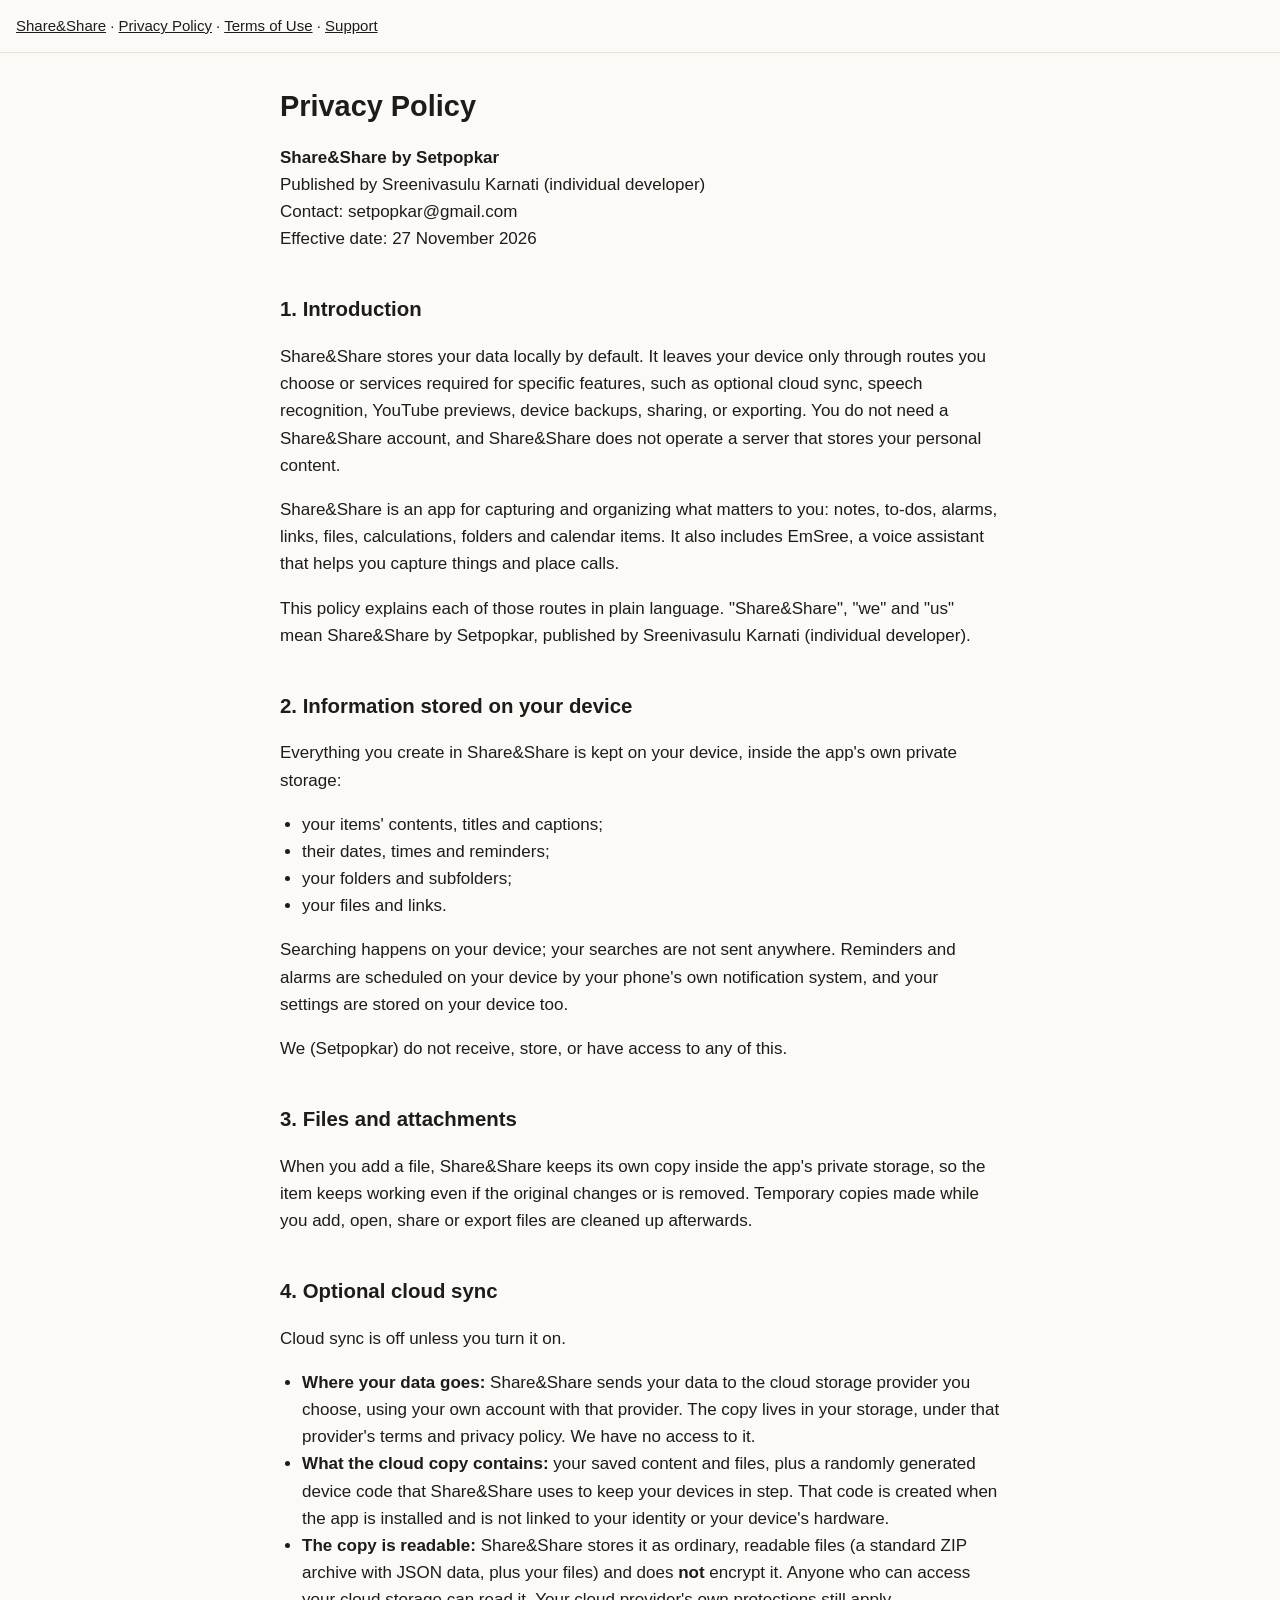
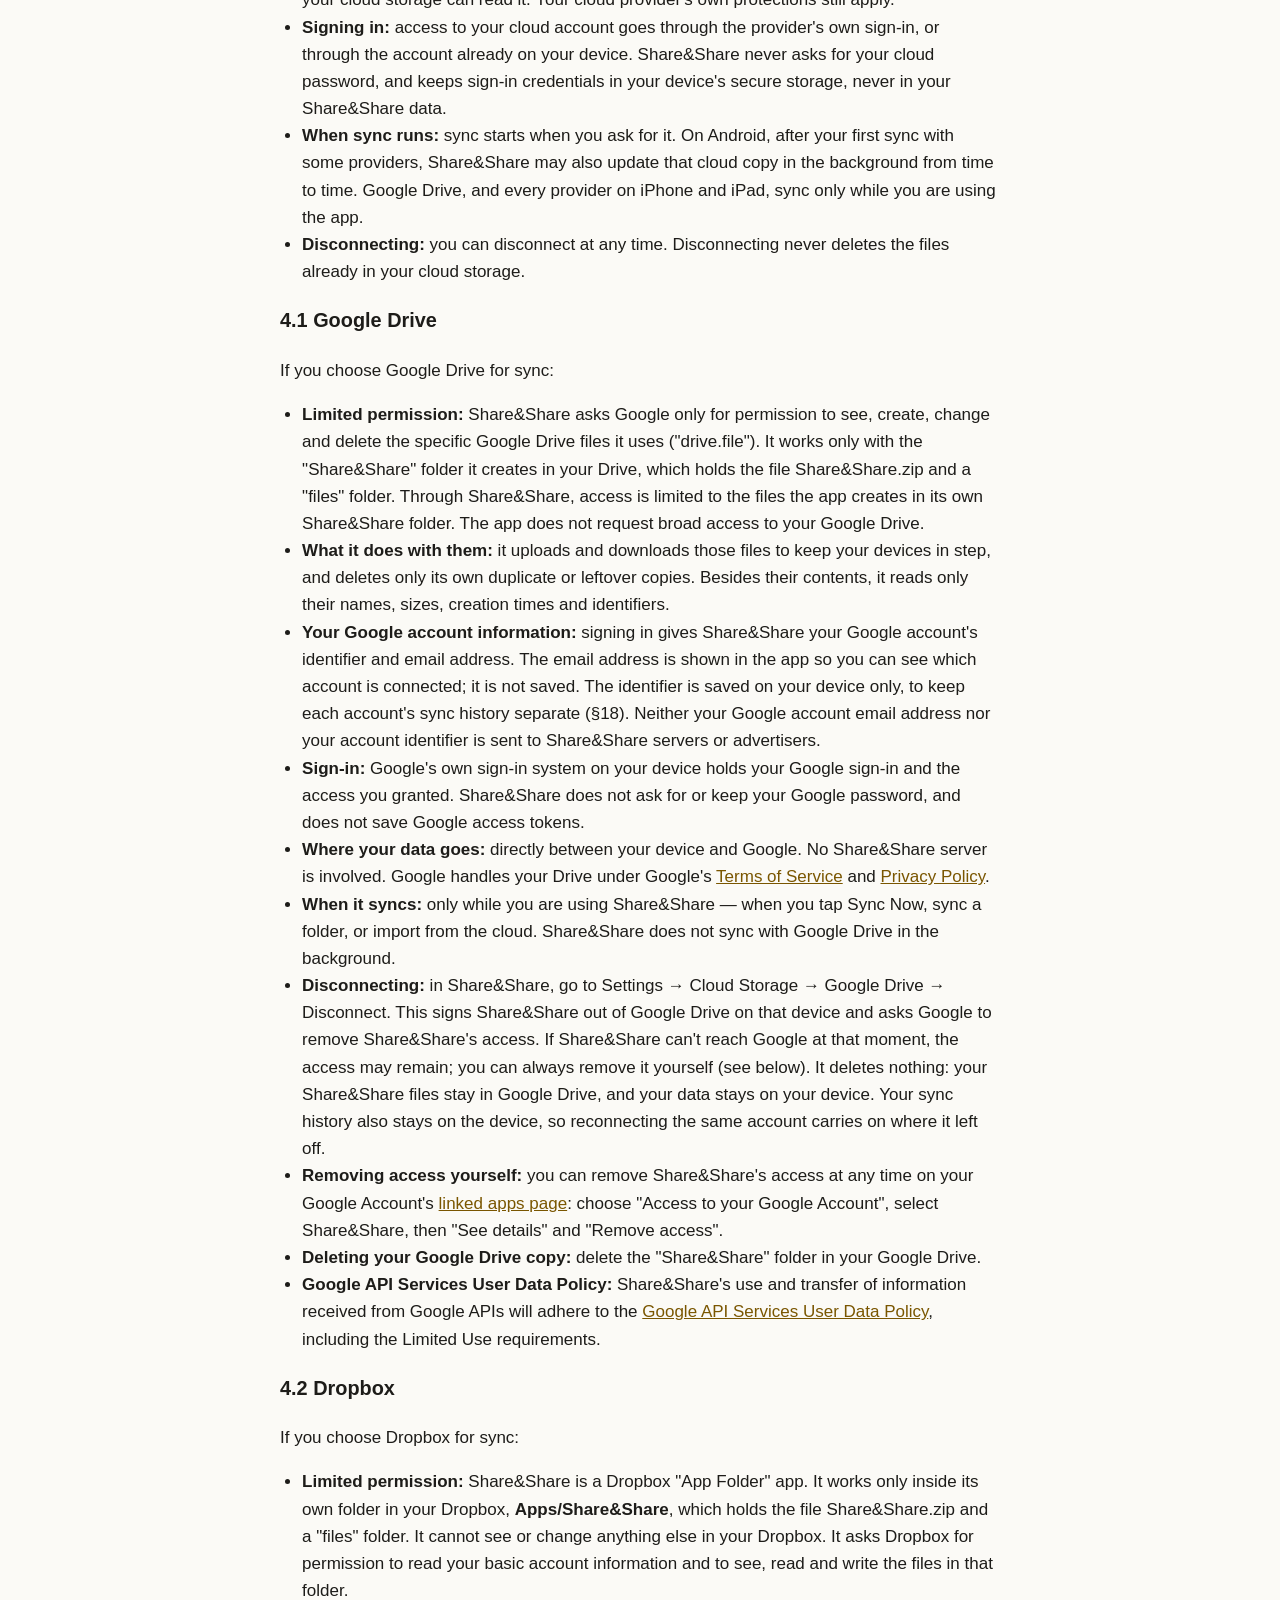
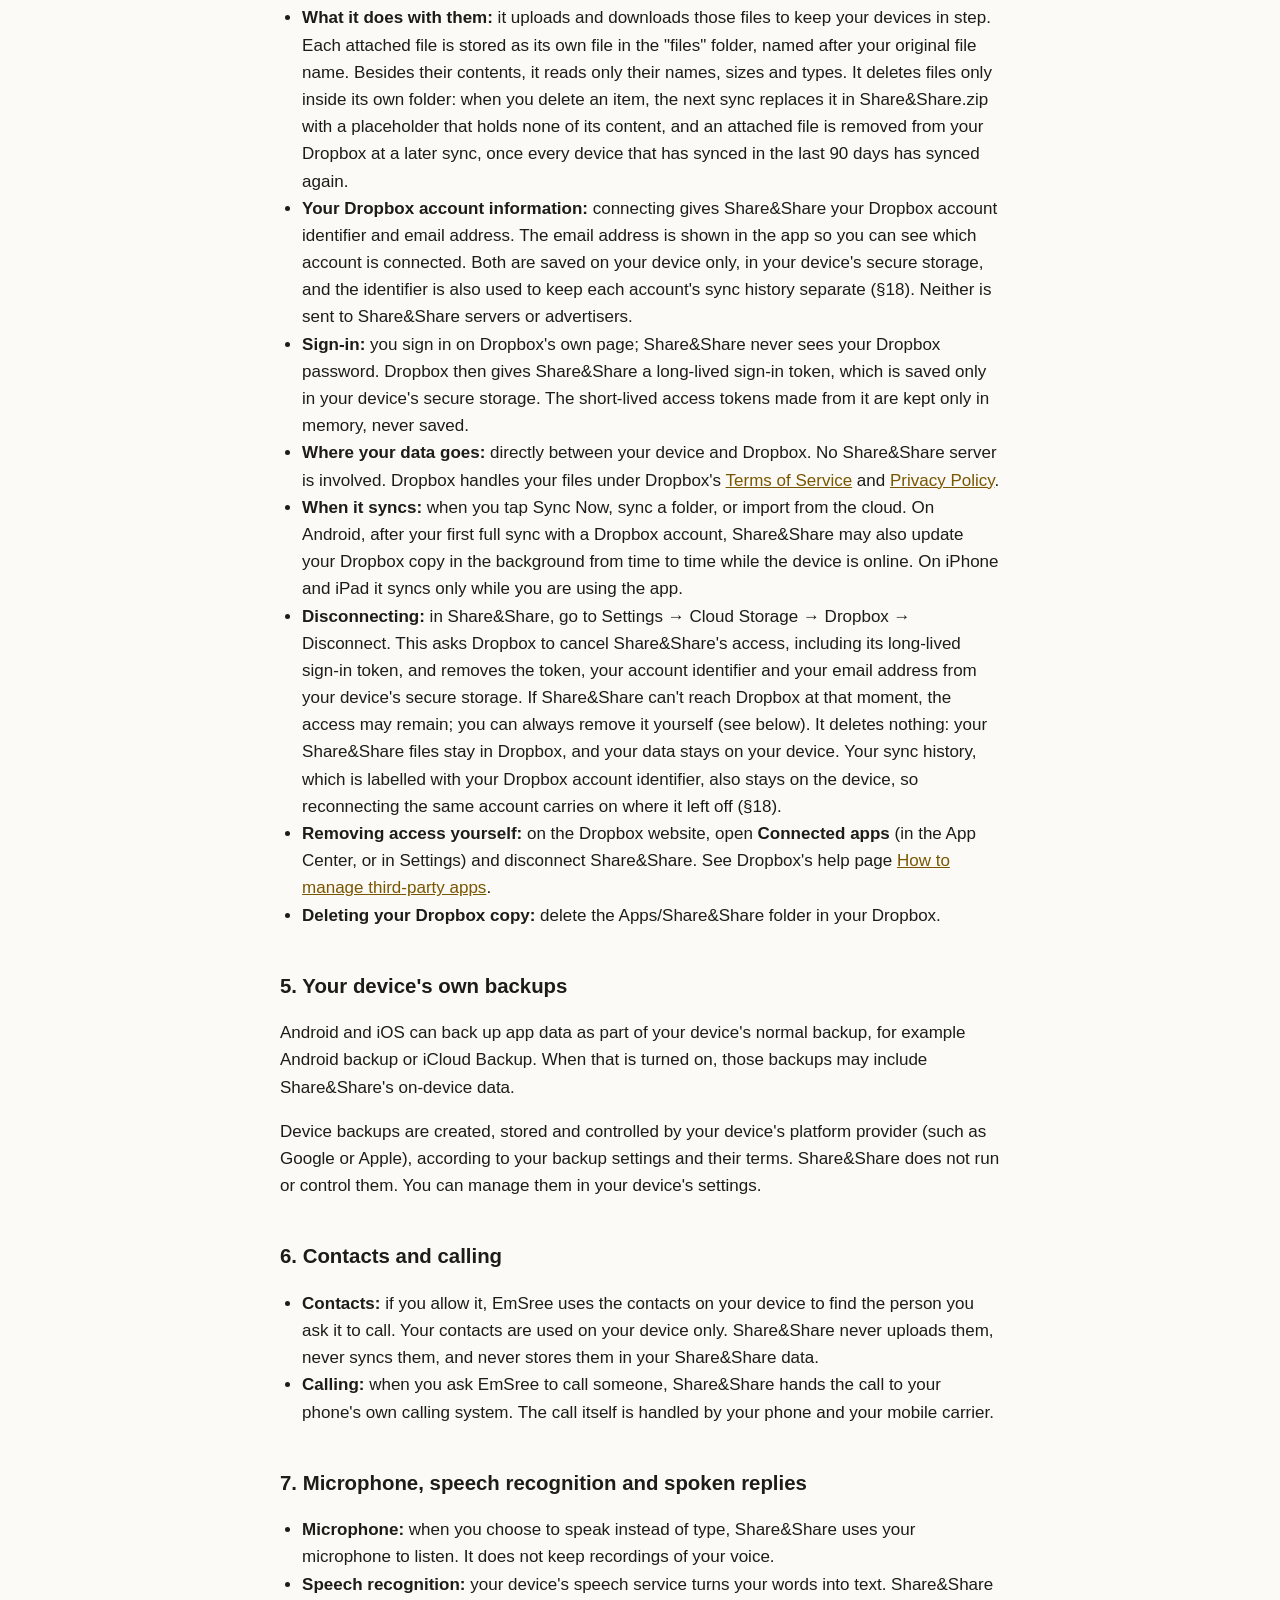
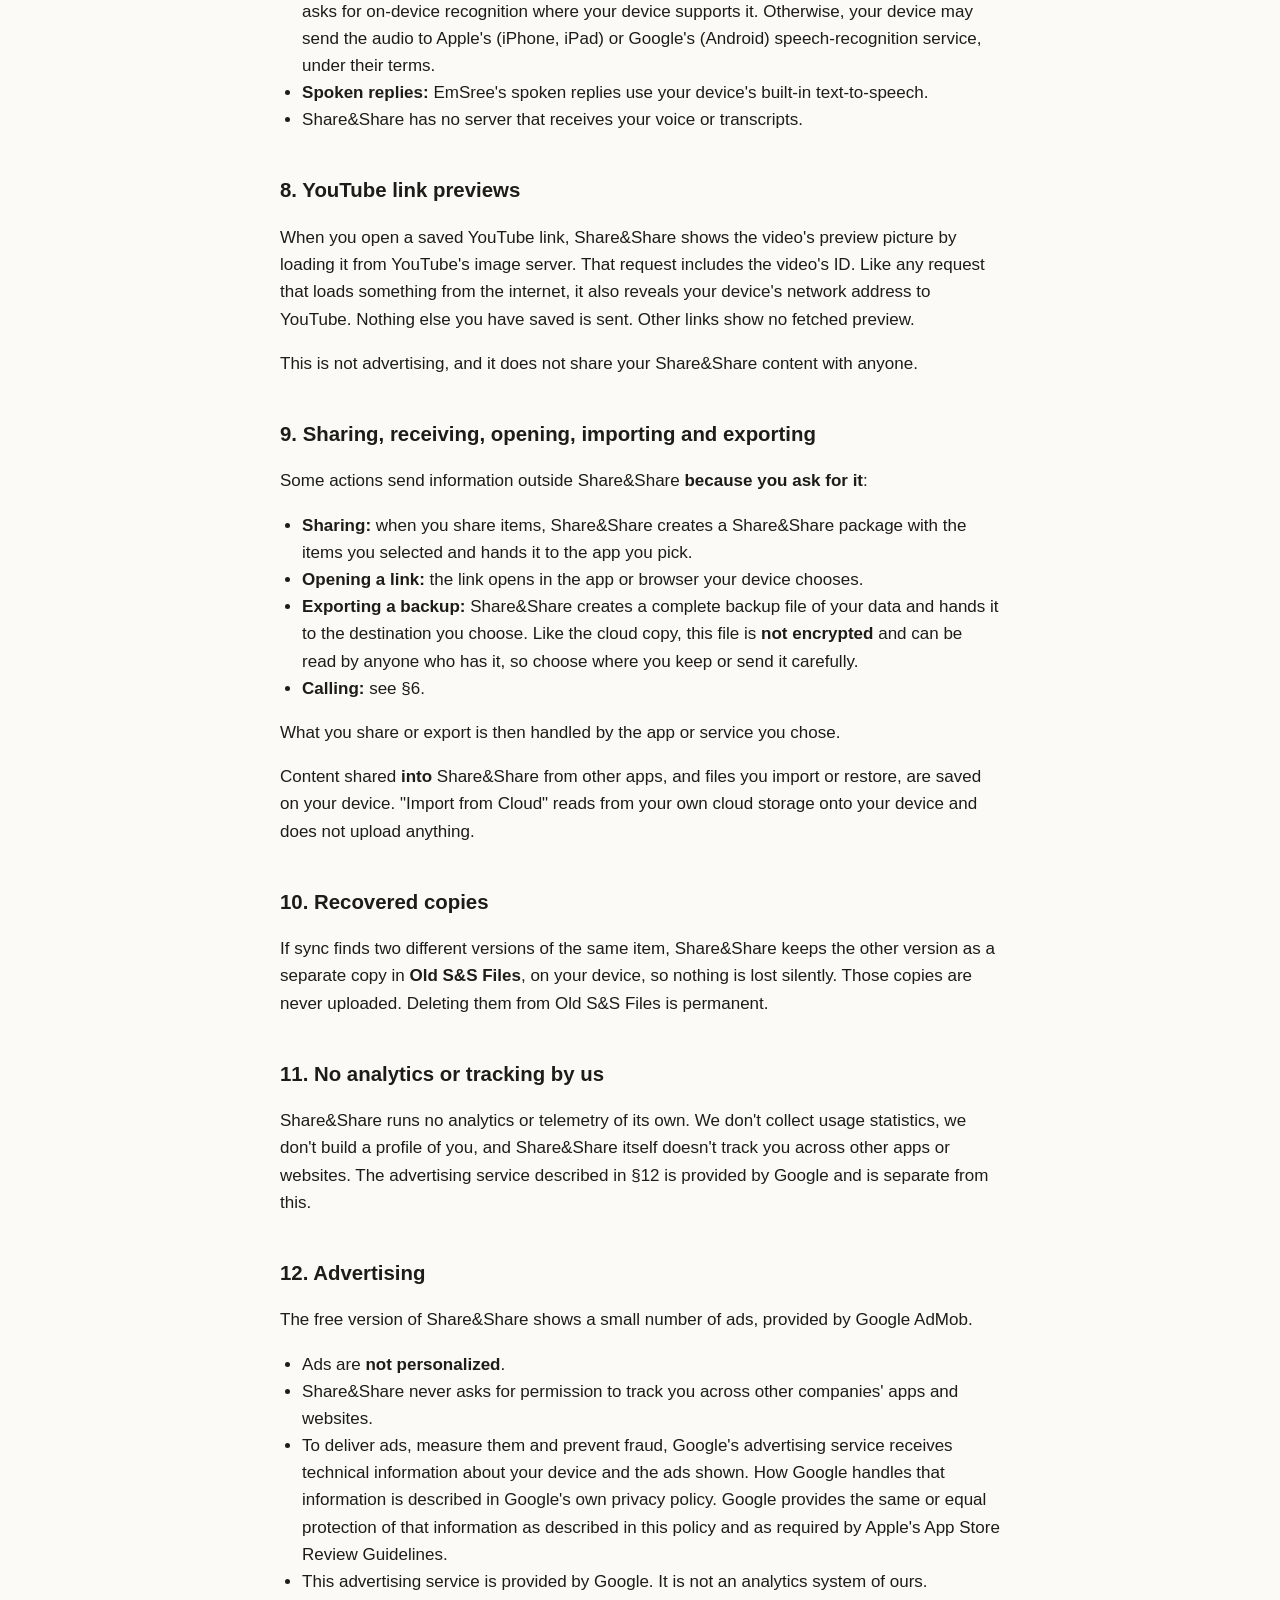
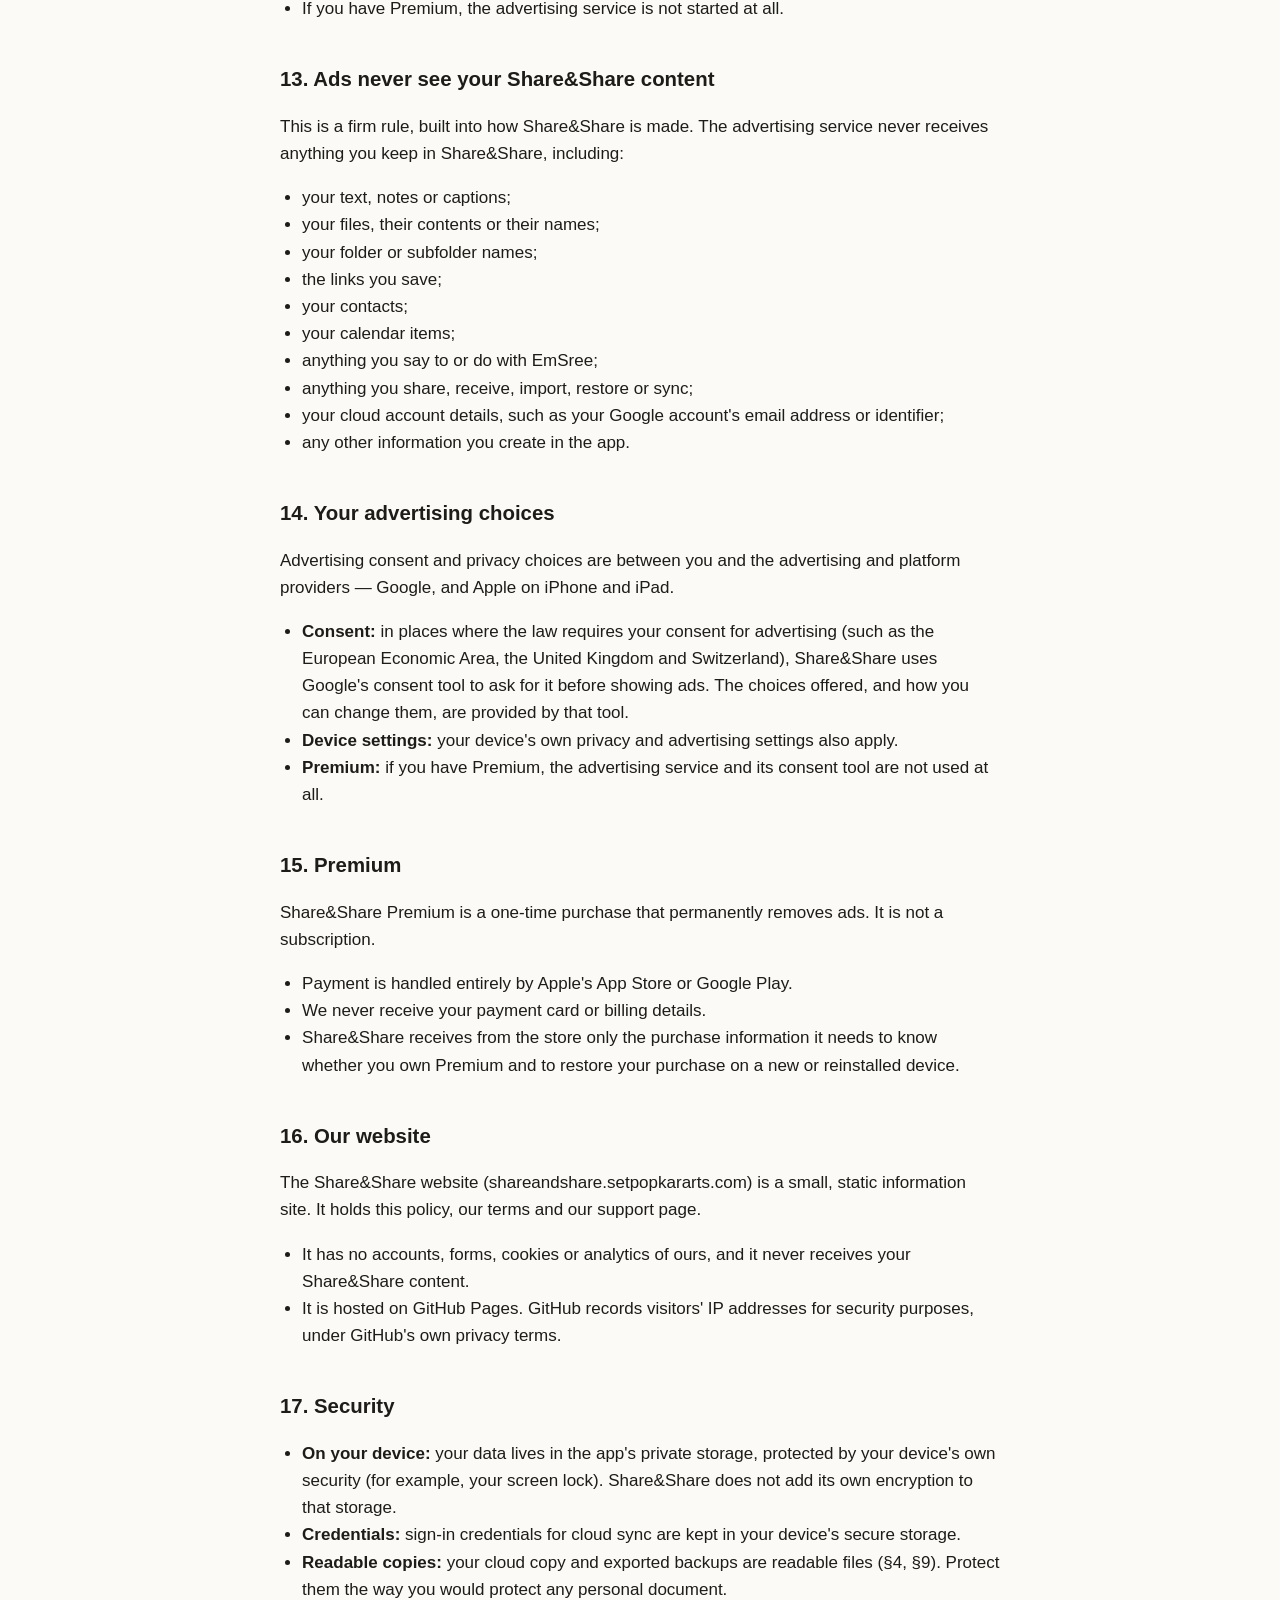
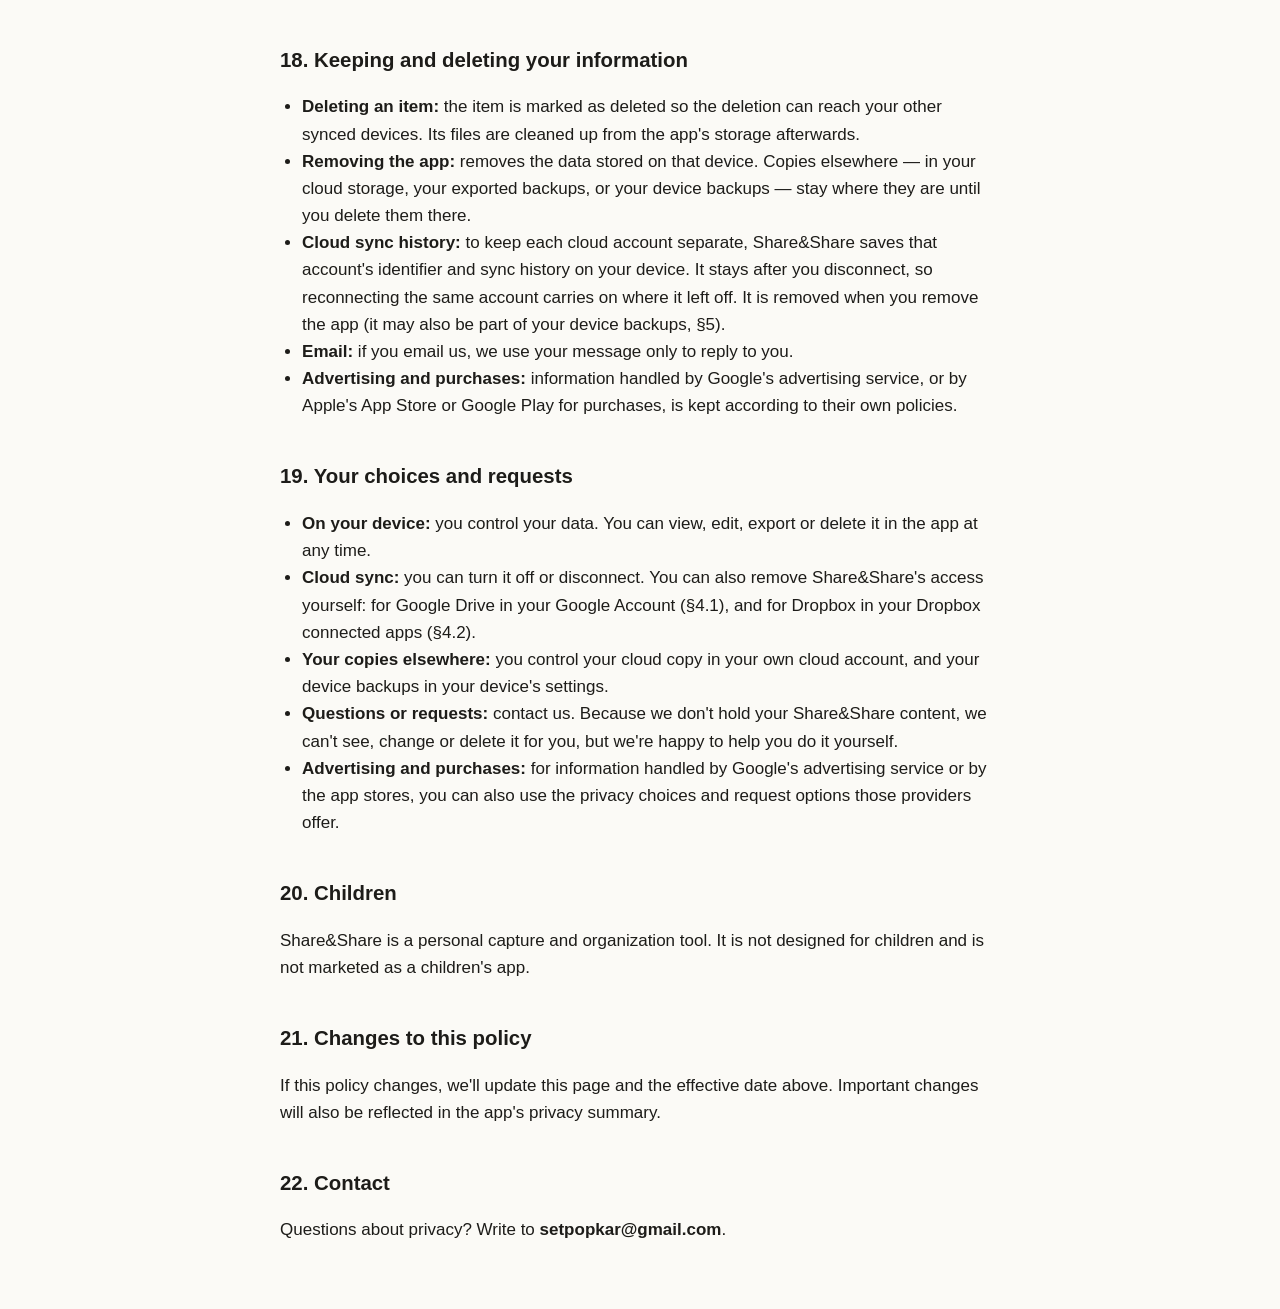
==== commit 3818cd5e: "Privacy policy: add Dropbox section (§4.2), publisher, §19 revocation - New §4.2 Dropbox: App Folder" ====
--- a/privacy.html
+++ b/privacy.html
@@ -10,11 +10,11 @@
 <nav><a href="/">Share&amp;Share</a> · <a href="/privacy">Privacy Policy</a> · <a href="/terms">Terms of Use</a> · <a href="/support">Support</a></nav>
 <main>
 <h1>Privacy Policy</h1>
-<p><strong>Share&amp;Share by Setpopkar</strong><br>Contact: setpopkar@gmail.com<br>Effective date: 22 November 2026</p>
+<p><strong>Share&amp;Share by Setpopkar</strong><br>Published by Sreenivasulu Karnati (individual developer)<br>Contact: setpopkar@gmail.com<br>Effective date: 27 November 2026</p>
 <h2>1. Introduction</h2>
 <p>Share&amp;Share stores your data locally by default. It leaves your device only through routes you choose or services required for specific features, such as optional cloud sync, speech recognition, YouTube previews, device backups, sharing, or exporting. You do not need a Share&amp;Share account, and Share&amp;Share does not operate a server that stores your personal content.</p>
 <p>Share&amp;Share is an app for capturing and organizing what matters to you: notes, to-dos, alarms, links, files, calculations, folders and calendar items. It also includes EmSree, a voice assistant that helps you capture things and place calls.</p>
-<p>This policy explains each of those routes in plain language. "Share&amp;Share", "we" and "us" mean Share&amp;Share by Setpopkar.</p>
+<p>This policy explains each of those routes in plain language. "Share&amp;Share", "we" and "us" mean Share&amp;Share by Setpopkar, published by Sreenivasulu Karnati (individual developer).</p>
 <h2>2. Information stored on your device</h2>
 <p>Everything you create in Share&amp;Share is kept on your device, inside the app's own private storage:</p>
 <ul><li>your items' contents, titles and captions;</li><li>their dates, times and reminders;</li><li>your folders and subfolders;</li><li>your files and links.</li></ul>
@@ -28,6 +28,9 @@
 <h3>4.1 Google Drive</h3>
 <p>If you choose Google Drive for sync:</p>
 <ul><li><strong>Limited permission:</strong> Share&amp;Share asks Google only for permission to see, create, change and delete the specific Google Drive files it uses ("drive.file"). It works only with the "Share&amp;Share" folder it creates in your Drive, which holds the file Share&amp;Share.zip and a "files" folder. Through Share&amp;Share, access is limited to the files the app creates in its own Share&amp;Share folder. The app does not request broad access to your Google Drive.</li><li><strong>What it does with them:</strong> it uploads and downloads those files to keep your devices in step, and deletes only its own duplicate or leftover copies. Besides their contents, it reads only their names, sizes, creation times and identifiers.</li><li><strong>Your Google account information:</strong> signing in gives Share&amp;Share your Google account's identifier and email address. The email address is shown in the app so you can see which account is connected; it is not saved. The identifier is saved on your device only, to keep each account's sync history separate (§18). Neither your Google account email address nor your account identifier is sent to Share&amp;Share servers or advertisers.</li><li><strong>Sign-in:</strong> Google's own sign-in system on your device holds your Google sign-in and the access you granted. Share&amp;Share does not ask for or keep your Google password, and does not save Google access tokens.</li><li><strong>Where your data goes:</strong> directly between your device and Google. No Share&amp;Share server is involved. Google handles your Drive under Google's <a href="https://policies.google.com/terms">Terms of Service</a> and <a href="https://policies.google.com/privacy">Privacy Policy</a>.</li><li><strong>When it syncs:</strong> only while you are using Share&amp;Share — when you tap Sync Now, sync a folder, or import from the cloud. Share&amp;Share does not sync with Google Drive in the background.</li><li><strong>Disconnecting:</strong> in Share&amp;Share, go to Settings → Cloud Storage → Google Drive → Disconnect. This signs Share&amp;Share out of Google Drive on that device and asks Google to remove Share&amp;Share's access. If Share&amp;Share can't reach Google at that moment, the access may remain; you can always remove it yourself (see below). It deletes nothing: your Share&amp;Share files stay in Google Drive, and your data stays on your device. Your sync history also stays on the device, so reconnecting the same account carries on where it left off.</li><li><strong>Removing access yourself:</strong> you can remove Share&amp;Share's access at any time on your Google Account's <a href="https://myaccount.google.com/linkedapps">linked apps page</a>: choose "Access to your Google Account", select Share&amp;Share, then "See details" and "Remove access".</li><li><strong>Deleting your Google Drive copy:</strong> delete the "Share&amp;Share" folder in your Google Drive.</li><li><strong>Google API Services User Data Policy:</strong> Share&amp;Share's use and transfer of information received from Google APIs will adhere to the <a href="https://developers.google.com/terms/api-services-user-data-policy">Google API Services User Data Policy</a>, including the Limited Use requirements.</li></ul>
+<h3>4.2 Dropbox</h3>
+<p>If you choose Dropbox for sync:</p>
+<ul><li><strong>Limited permission:</strong> Share&amp;Share is a Dropbox "App Folder" app. It works only inside its own folder in your Dropbox, <strong>Apps/Share&amp;Share</strong>, which holds the file Share&amp;Share.zip and a "files" folder. It cannot see or change anything else in your Dropbox. It asks Dropbox for permission to read your basic account information and to see, read and write the files in that folder.</li><li><strong>What it does with them:</strong> it uploads and downloads those files to keep your devices in step. Each attached file is stored as its own file in the "files" folder, named after your original file name. Besides their contents, it reads only their names, sizes and types. It deletes files only inside its own folder: when you delete an item, the next sync replaces it in Share&amp;Share.zip with a placeholder that holds none of its content, and an attached file is removed from your Dropbox at a later sync, once every device that has synced in the last 90 days has synced again.</li><li><strong>Your Dropbox account information:</strong> connecting gives Share&amp;Share your Dropbox account identifier and email address. The email address is shown in the app so you can see which account is connected. Both are saved on your device only, in your device's secure storage, and the identifier is also used to keep each account's sync history separate (§18). Neither is sent to Share&amp;Share servers or advertisers.</li><li><strong>Sign-in:</strong> you sign in on Dropbox's own page; Share&amp;Share never sees your Dropbox password. Dropbox then gives Share&amp;Share a long-lived sign-in token, which is saved only in your device's secure storage. The short-lived access tokens made from it are kept only in memory, never saved.</li><li><strong>Where your data goes:</strong> directly between your device and Dropbox. No Share&amp;Share server is involved. Dropbox handles your files under Dropbox's <a href="https://www.dropbox.com/terms">Terms of Service</a> and <a href="https://www.dropbox.com/privacy">Privacy Policy</a>.</li><li><strong>When it syncs:</strong> when you tap Sync Now, sync a folder, or import from the cloud. On Android, after your first full sync with a Dropbox account, Share&amp;Share may also update your Dropbox copy in the background from time to time while the device is online. On iPhone and iPad it syncs only while you are using the app.</li><li><strong>Disconnecting:</strong> in Share&amp;Share, go to Settings → Cloud Storage → Dropbox → Disconnect. This asks Dropbox to cancel Share&amp;Share's access, including its long-lived sign-in token, and removes the token, your account identifier and your email address from your device's secure storage. If Share&amp;Share can't reach Dropbox at that moment, the access may remain; you can always remove it yourself (see below). It deletes nothing: your Share&amp;Share files stay in Dropbox, and your data stays on your device. Your sync history, which is labelled with your Dropbox account identifier, also stays on the device, so reconnecting the same account carries on where it left off (§18).</li><li><strong>Removing access yourself:</strong> on the Dropbox website, open <strong>Connected apps</strong> (in the App Center, or in Settings) and disconnect Share&amp;Share. See Dropbox's help page <a href="https://help.dropbox.com/integrations/third-party-apps">How to manage third-party apps</a>.</li><li><strong>Deleting your Dropbox copy:</strong> delete the Apps/Share&amp;Share folder in your Dropbox.</li></ul>
 <h2>5. Your device's own backups</h2>
 <p>Android and iOS can back up app data as part of your device's normal backup, for example Android backup or iCloud Backup. When that is turned on, those backups may include Share&amp;Share's on-device data.</p>
 <p>Device backups are created, stored and controlled by your device's platform provider (such as Google or Apple), according to your backup settings and their terms. Share&amp;Share does not run or control them. You can manage them in your device's settings.</p>
@@ -67,7 +70,7 @@
 <h2>18. Keeping and deleting your information</h2>
 <ul><li><strong>Deleting an item:</strong> the item is marked as deleted so the deletion can reach your other synced devices. Its files are cleaned up from the app's storage afterwards.</li><li><strong>Removing the app:</strong> removes the data stored on that device. Copies elsewhere — in your cloud storage, your exported backups, or your device backups — stay where they are until you delete them there.</li><li><strong>Cloud sync history:</strong> to keep each cloud account separate, Share&amp;Share saves that account's identifier and sync history on your device. It stays after you disconnect, so reconnecting the same account carries on where it left off. It is removed when you remove the app (it may also be part of your device backups, §5).</li><li><strong>Email:</strong> if you email us, we use your message only to reply to you.</li><li><strong>Advertising and purchases:</strong> information handled by Google's advertising service, or by Apple's App Store or Google Play for purchases, is kept according to their own policies.</li></ul>
 <h2>19. Your choices and requests</h2>
-<ul><li><strong>On your device:</strong> you control your data. You can view, edit, export or delete it in the app at any time.</li><li><strong>Cloud sync:</strong> you can turn it off or disconnect, and for Google Drive you can also remove Share&amp;Share's access in your Google Account (§4.1).</li><li><strong>Your copies elsewhere:</strong> you control your cloud copy in your own cloud account, and your device backups in your device's settings.</li><li><strong>Questions or requests:</strong> contact us. Because we don't hold your Share&amp;Share content, we can't see, change or delete it for you, but we're happy to help you do it yourself.</li><li><strong>Advertising and purchases:</strong> for information handled by Google's advertising service or by the app stores, you can also use the privacy choices and request options those providers offer.</li></ul>
+<ul><li><strong>On your device:</strong> you control your data. You can view, edit, export or delete it in the app at any time.</li><li><strong>Cloud sync:</strong> you can turn it off or disconnect. You can also remove Share&amp;Share's access yourself: for Google Drive in your Google Account (§4.1), and for Dropbox in your Dropbox connected apps (§4.2).</li><li><strong>Your copies elsewhere:</strong> you control your cloud copy in your own cloud account, and your device backups in your device's settings.</li><li><strong>Questions or requests:</strong> contact us. Because we don't hold your Share&amp;Share content, we can't see, change or delete it for you, but we're happy to help you do it yourself.</li><li><strong>Advertising and purchases:</strong> for information handled by Google's advertising service or by the app stores, you can also use the privacy choices and request options those providers offer.</li></ul>
 <h2>20. Children</h2>
 <p>Share&amp;Share is a personal capture and organization tool. It is not designed for children and is not marketed as a children's app.</p>
 <h2>21. Changes to this policy</h2>
